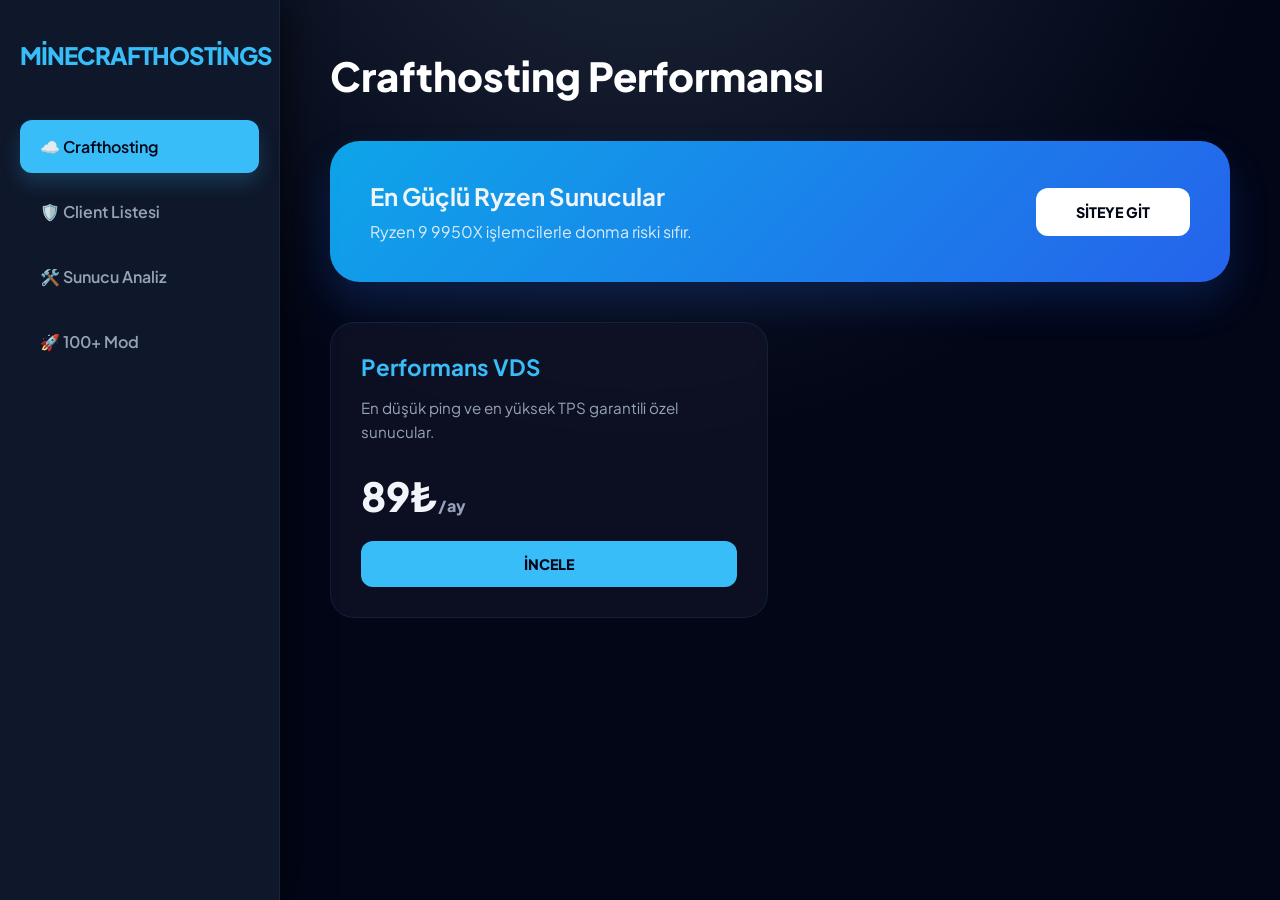
==== index.html @ e9ee92ab "Update index.html" ====
<!DOCTYPE html>
<html lang="tr">
<head>
    <meta charset="UTF-8">
    <meta name="viewport" content="width=device-width, initial-scale=1.0">
    <title>Minecrafthosting</title>
    <link href="https://fonts.googleapis.com/css2?family=Plus+Jakarta+Sans:wght@400;600;800&family=JetBrains+Mono:wght@500;800&display=swap" rel="stylesheet">
    <style>
        :root {
            --bg: #020617; 
            --sidebar: #0f172a;
            --accent: #38bdf8; 
            --glass: rgba(20, 23, 42, 0.6);
            --border: rgba(56, 189, 248, 0.1);
        }

        * { margin: 0; padding: 0; box-sizing: border-box; }
        body { 
            background: var(--bg); 
            color: #f1f5f9; 
            font-family: 'Plus Jakarta Sans', sans-serif;
            display: flex; height: 100vh; overflow: hidden;
            background-image: radial-gradient(circle at 50% -21%, #1e293b 0%, transparent 50%);
        }

        /* --- SIDEBAR --- */
        .sidebar {
            width: 280px; background: var(--sidebar);
            border-right: 1px solid var(--border);
            display: flex; flex-direction: column; padding: 40px 20px;
            box-shadow: 10px 0 34px rgba(0,0,0,0.5);
            z-index: 10;
        }

        .brand {
            font-size: 1.5rem; font-weight: 800; color: var(--accent);
            margin-bottom: 50px; text-align: center; letter-spacing: -1px;
        }

        .nav-item {
            padding: 16px 20px; margin-bottom: 12px; border-radius: 12px;
            cursor: pointer; transition: 0.3s; font-weight: 600;
            color: #94a3b8; display: flex; align-items: center; gap: 12px;
        }

        .nav-item:hover { background: rgba(56, 189, 248, 0.05); color: #fff; }
        .nav-item.active { 
            background: var(--accent); color: #020617;
            box-shadow: 0 10px 20px rgba(56, 189, 248, 0.2);
        }

        /* --- MAIN CONTENT --- */
        .main { flex: 1; overflow-y: auto; padding: 50px; scroll-behavior: smooth; }
        h1 { font-size: 2.5rem; font-weight: 800; margin-bottom: 40px; color: #fff; }

        .grid { display: grid; grid-template-columns: repeat(auto-fill, minmax(320px, 1fr)); gap: 25px; }
        
        .card { 
            background: var(--glass); border: 1px solid var(--border);
            padding: 30px; border-radius: 24px; backdrop-filter: blur(10px);
            transition: 0.3s cubic-bezier(0.4, 0, 0.2, 1);
            display: flex; flex-direction: column; justify-content: space-between;
        }
        .card:hover { border-color: var(--accent); transform: translateY(-5px); background: rgba(15, 23, 42, 0.8); }
        .card h2 { color: var(--accent); margin-bottom: 15px; font-size: 1.4rem; }
        .card p { color: #94a3b8; font-size: 0.95rem; line-height: 1.6; margin-bottom: 25px; }

        .btn { 
            display: block; padding: 14px; background: var(--accent); color: #020617;
            text-align: center; text-decoration: none; font-weight: 800; border-radius: 12px;
            font-size: 0.9rem; transition: 0.3s; cursor: pointer; border: none;
        }
        .btn:hover { filter: brightness(1.1); transform: scale(1.02); }

        .crafthost-banner {
            background: linear-gradient(135deg, #0ea5e9 0%, #2563eb 100%);
            padding: 40px; border-radius: 30px; margin-bottom: 40px;
            display: flex; justify-content: space-between; align-items: center;
            box-shadow: 0 20px 40px rgba(37, 99, 235, 0.2);
        }

        .tool-box { background: #020617; border-radius: 20px; padding: 30px; border: 1px solid var(--border); }
        .input-group { display: flex; gap: 10px; margin-bottom: 20px; }
        .input-group input { 
            flex: 1; background: #1e293b; border: 1px solid #334155; padding: 15px;
            border-radius: 12px; color: #fff; font-family: 'JetBrains Mono'; outline: none;
        }

        .mod-grid { display: grid; grid-template-columns: repeat(auto-fill, minmax(200px, 1fr)); gap: 12px; }
        .mod-item { 
            background: rgba(255,255,255,0.03); padding: 15px; border-radius: 10px;
            font-size: 0.8rem; font-weight: 600; color: #94a3b8; text-align: center;
            border: 1px solid transparent; transition: 0.2s;
        }
        .mod-item:hover { border-color: var(--accent); color: var(--accent); }

        ::-webkit-scrollbar { width: 8px; }
        ::-webkit-scrollbar-thumb { background: #1e293b; border-radius: 10px; }
    </style>
</head>
<body>

    <aside class="sidebar">
        <div class="brand">MİNECRAFTHOSTİNGS</div>
        <div class="nav-item active" onclick="tab('host', this)">☁️ Crafthosting</div>
        <div class="nav-item" onclick="tab('clients', this)">🛡️ Client Listesi</div>
        <div class="nav-item" onclick="tab('tools', this)">🛠️ Sunucu Analiz</div>
        <div class="nav-item" onclick="tab('mods', this)">🚀 100+ Mod</div>
    </aside>

    <main class="main">
        <div id="host" class="tab">
            <h1>Crafthosting Performansı</h1>
            <div class="crafthost-banner">
                <div>
                    <h2>En Güçlü Ryzen Sunucular</h2>
                    <p style="margin-top:10px; opacity: 0.9;">Ryzen 9 9950X işlemcilerle donma riski sıfır.</p>
                </div>
                <a href="https://www.crafthosting.com.tr" target="_blank" class="btn" style="background:#fff; width:auto; padding:15px 40px;">SİTEYE GİT</a>
            </div>
            <div class="grid">
                <div class="card">
                    <h2>Performans VDS</h2>
                    <p>En düşük ping ve en yüksek TPS garantili özel sunucular.</p>
                    <div style="font-size: 2.5rem; font-weight: 800; margin-bottom: 20px;">89₺<small style="font-size:1rem; color:#94a3b8">/ay</small></div>
                    <a href="https://www.crafthosting.com.tr" class="btn">İNCELE</a>
                </div>
            </div>
        </div>

        <div id="clients" class="tab" style="display:none;">
            <h1>Özel İstemciler</h1>
            <div class="grid">
                <div class="card">
                    <h2>Meteor Client</h2>
                    <p>En popüler teknik ve PvP odaklı Minecraft istemcisi.</p>
                    <a href="https://meteorclient.com/" target="_blank" class="btn">İNDİR</a>
                </div>
                <div class="card">
                    <h2>ThunderHack</h2>
                    <p>Anarchy sunucuları için özel olarak optimize edilmiş araçlar.</p>
                    <a href="https://github.com/Pan4ur/ThunderHack-Recode/releases" target="_blank" class="btn">İNDİR</a>
                </div>
                <div class="card">
                    <h2>Catlean</h2>
                    <p>Boxmining sunucuları için özel olarak tasarlanmış client.</p>
                    <a href="https://catlean.su/" target="_blank" class="btn">İNDİR</a>
                </div>
            </div>
        </div>

        <div id="tools" class="tab" style="display:none;">
            <h1>Sunucu Analiz Paneli</h1>
            <div class="tool-box">
                <div class="input-group">
                    <input type="text" id="ip" placeholder="Sunucu IP Adresi (play.example.com)">
                    <button class="btn" onclick="scan()" style="width:auto; padding:0 30px;">TARA</button>
                </div>
                <div id="res" style="font-family:'JetBrains Mono'; color:#94a3b8; line-height: 1.8;">
                    > IP girin ve tarama başlatın...
                </div>
            </div>
        </div>

        <div id="mods" class="tab" style="display:none;">
            <h1>100+ Optimize Mod</h1>
            <div class="mod-grid" id="modBox"></div>
        </div>
    </main>

    <script>
        // Tab Geçiş Fonksiyonu
        function tab(id, el) {
            document.querySelectorAll('.tab').forEach(t => t.style.display = 'none');
            document.querySelectorAll('.nav-item').forEach(n => n.classList.remove('active'));
            document.getElementById(id).style.display = 'block';
            el.classList.add('active');
        }

        // Sahte Tarama Fonksiyonu
        function scan() {
            const ip = document.getElementById('ip').value;
            const res = document.getElementById('res');
            if(!ip) {
                res.innerHTML = "<span style='color:#ef4444'>> Hata: Lütfen bir IP adresi girin!</span>";
                return;
            }
            res.innerHTML = "> Veriler çekiliyor...<br>> Portlar analiz ediliyor...";
            setTimeout(() => {
                res.innerHTML = `
                    <span style="color:var(--accent)">> DURUM: ÇALIŞIYOR</span><br>
                    > SUNUCU: ${ip}<br>
                    > OYUNCULAR: ${Math.floor(Math.random()*500)}/1000<br>
                    > GECİKME: ${Math.floor(Math.random()*40)}ms<br>
                    > LOKASYON: Türkiye / İstanbul
                `;
            }, 1000);
        }

        // 100 Modu Doldur - Yazım hataları düzeltildi
        const names = ["Sodium", "Lithium", "Krypton", "ArmorStatues", "Iris", "Starlight", "FerriteCore", "Indium", "VulkanMod", "Sodium Extra", "Embeddium"];
        const box = document.getElementById('modBox');
        
        let content = "";
        for(let i=1; i<=100; i++) {
            const modName = names[i % names.length];
            content += `<div class="mod-item">${modName} v${(i/10 + 1).toFixed(1)}</div>`;
        }
        box.innerHTML = content;
    </script>
</body>
</html>
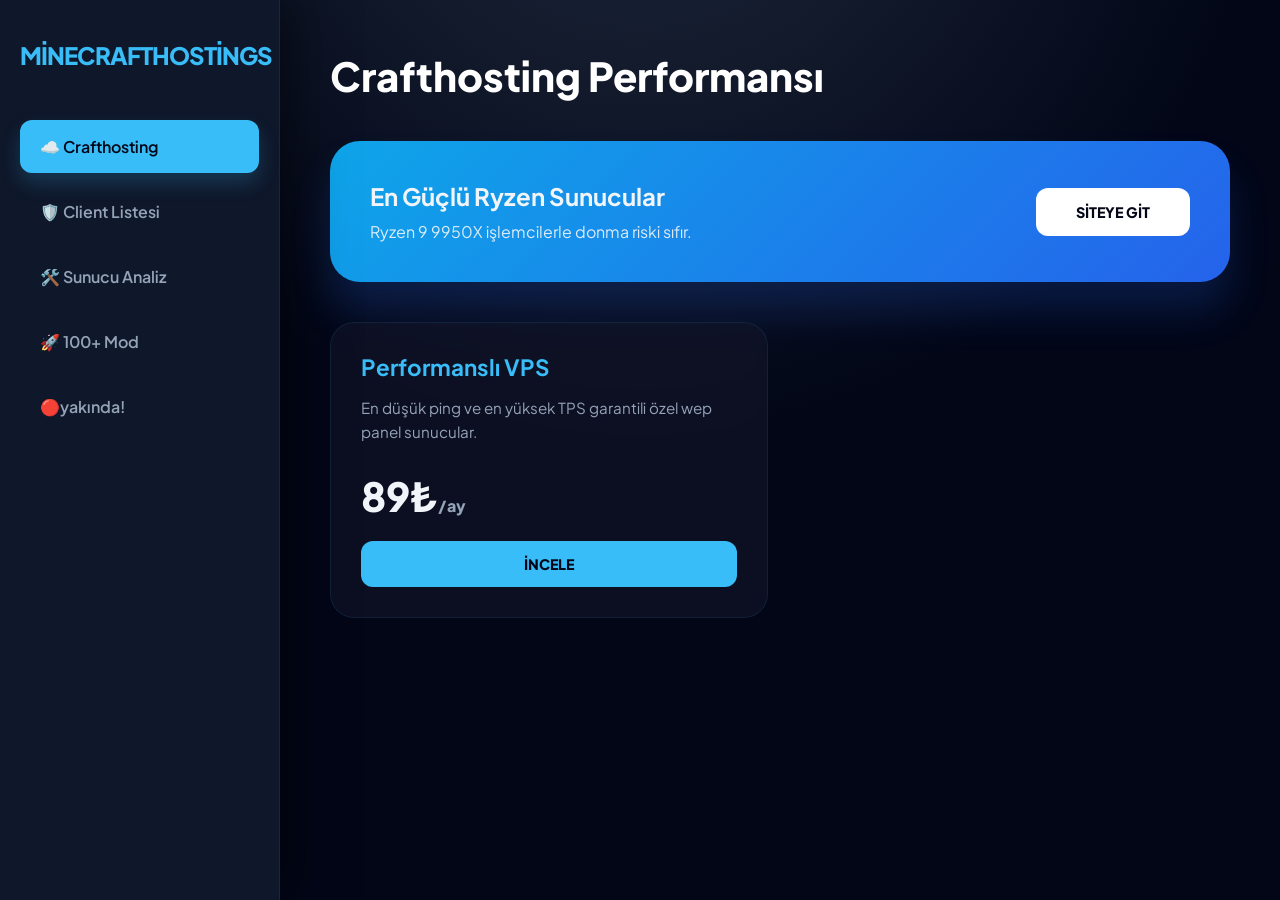
==== commit 26aafcaf: "Update index.html" ====
--- a/index.html
+++ b/index.html
@@ -28,7 +28,7 @@
             width: 280px; background: var(--sidebar);
             border-right: 1px solid var(--border);
             display: flex; flex-direction: column; padding: 40px 20px;
-            box-shadow: 10px 0 34px rgba(0,0,0,0.5);
+            box-shadow: 10px 0 50px rgba(0,0,0,0.5);
             z-index: 10;
         }
 
@@ -76,7 +76,7 @@
             background: linear-gradient(135deg, #0ea5e9 0%, #2563eb 100%);
             padding: 40px; border-radius: 30px; margin-bottom: 40px;
             display: flex; justify-content: space-between; align-items: center;
-            box-shadow: 0 20px 40px rgba(37, 99, 235, 0.2);
+            box-shadow: 0 30px 40px rgba(37, 99, 235, 0.2);
         }
 
         .tool-box { background: #020617; border-radius: 20px; padding: 30px; border: 1px solid var(--border); }
@@ -106,6 +106,7 @@
         <div class="nav-item" onclick="tab('clients', this)">🛡️ Client Listesi</div>
         <div class="nav-item" onclick="tab('tools', this)">🛠️ Sunucu Analiz</div>
         <div class="nav-item" onclick="tab('mods', this)">🚀 100+ Mod</div>
+        <div class="nav-item" onclick="tab('mods', this)">🔴yakında!</div>
     </aside>
 
     <main class="main">
@@ -120,8 +121,8 @@
             </div>
             <div class="grid">
                 <div class="card">
-                    <h2>Performans VDS</h2>
-                    <p>En düşük ping ve en yüksek TPS garantili özel sunucular.</p>
+                    <h2>Performanslı VPS</h2>
+                    <p>En düşük ping ve en yüksek TPS garantili özel wep panel sunucular.</p>
                     <div style="font-size: 2.5rem; font-weight: 800; margin-bottom: 20px;">89₺<small style="font-size:1rem; color:#94a3b8">/ay</small></div>
                     <a href="https://www.crafthosting.com.tr" class="btn">İNCELE</a>
                 </div>
@@ -132,17 +133,17 @@
             <h1>Özel İstemciler</h1>
             <div class="grid">
                 <div class="card">
-                    <h2>Meteor Client</h2>
+                    <h3>Meteor Client</3>
                     <p>En popüler teknik ve PvP odaklı Minecraft istemcisi.</p>
                     <a href="https://meteorclient.com/" target="_blank" class="btn">İNDİR</a>
                 </div>
                 <div class="card">
-                    <h2>ThunderHack</h2>
+                    <h3>ThunderHack</h3>
                     <p>Anarchy sunucuları için özel olarak optimize edilmiş araçlar.</p>
                     <a href="https://github.com/Pan4ur/ThunderHack-Recode/releases" target="_blank" class="btn">İNDİR</a>
                 </div>
                 <div class="card">
-                    <h2>Catlean</h2>
+                    <h3>Catlean</h3>
                     <p>Boxmining sunucuları için özel olarak tasarlanmış client.</p>
                     <a href="https://catlean.su/" target="_blank" class="btn">İNDİR</a>
                 </div>
@@ -192,7 +193,7 @@
                     > SUNUCU: ${ip}<br>
                     > OYUNCULAR: ${Math.floor(Math.random()*500)}/1000<br>
                     > GECİKME: ${Math.floor(Math.random()*40)}ms<br>
-                    > LOKASYON: Türkiye / İstanbul
+                    > LOKASYON: Yakında / Fix
                 `;
             }, 1000);
         }
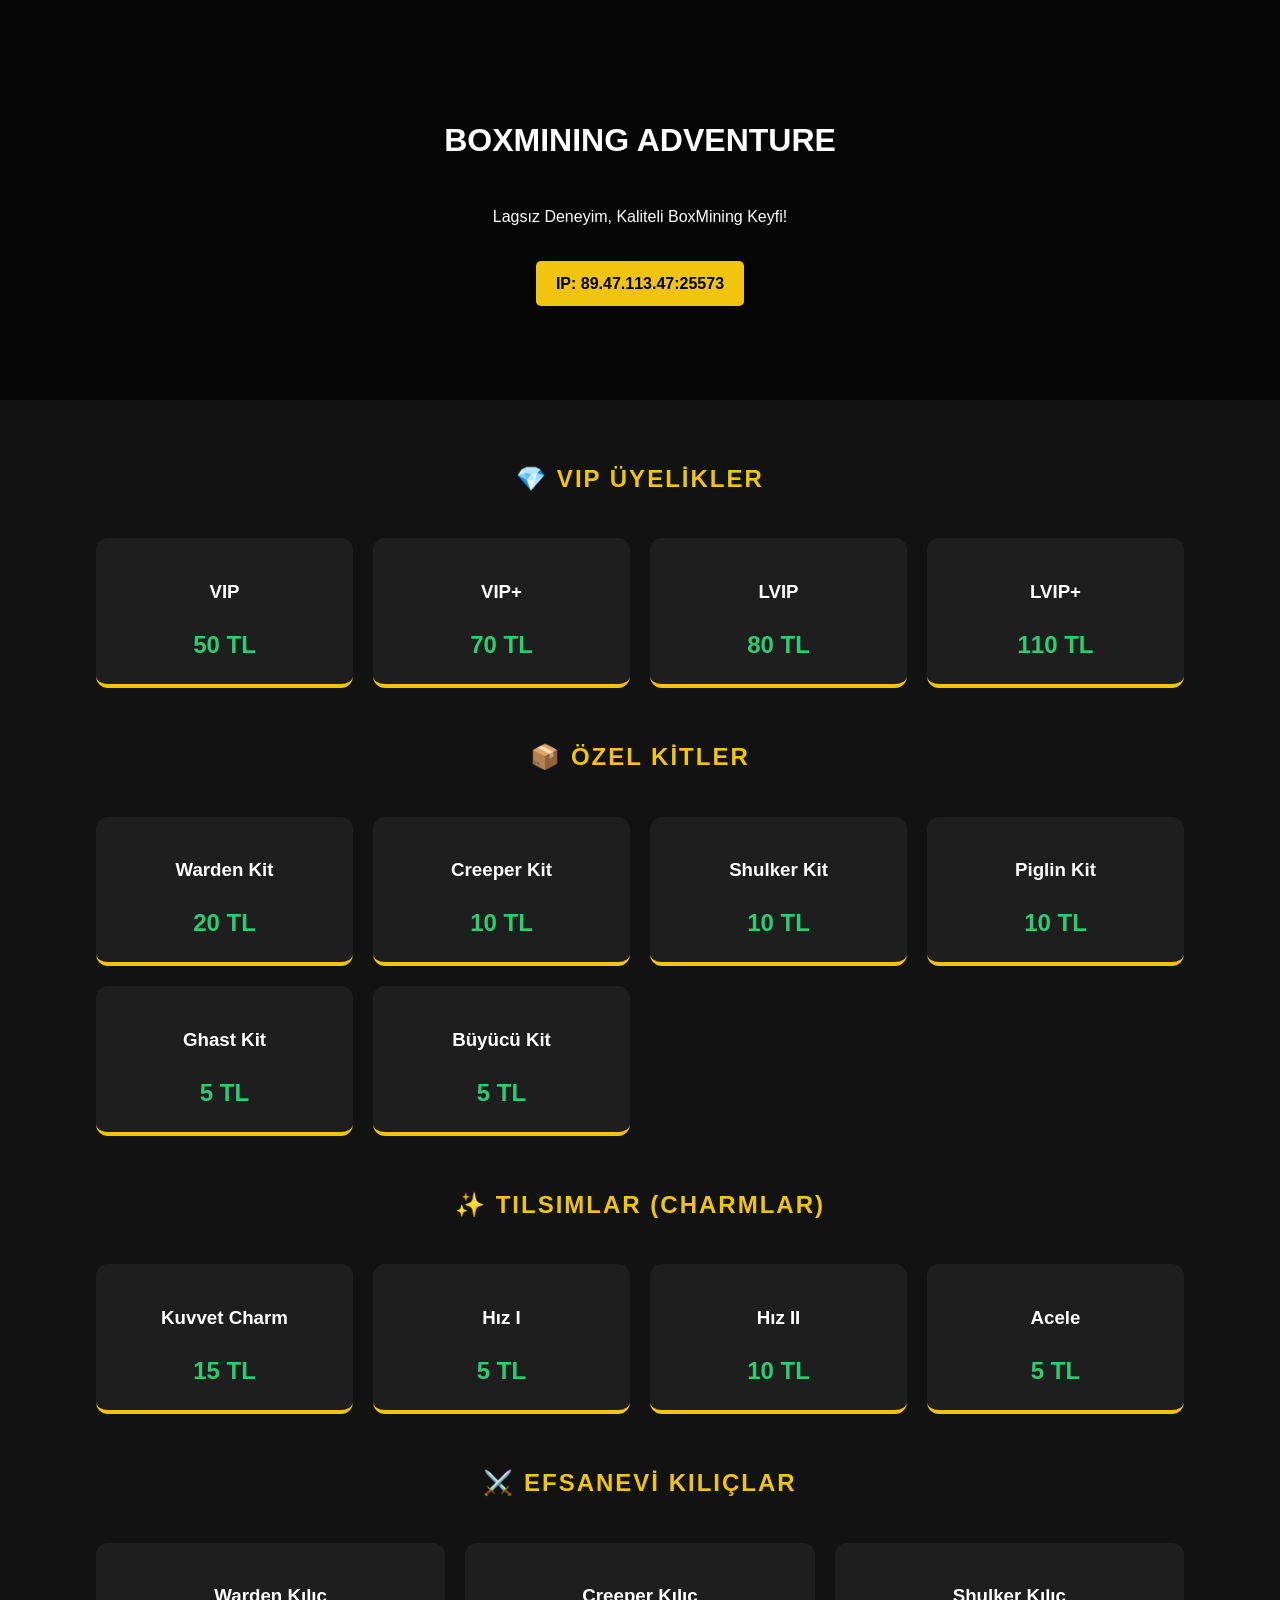
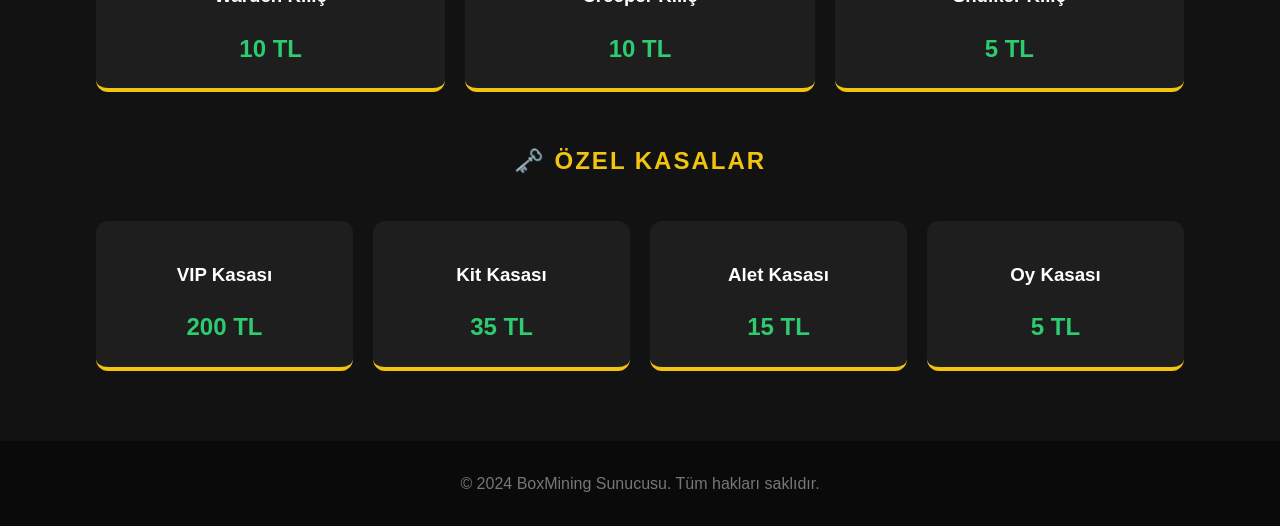
==== commit bcbf9f1a: "Update index.html" ====
--- a/index.html
+++ b/index.html
@@ -3,211 +3,151 @@
 <head>
     <meta charset="UTF-8">
     <meta name="viewport" content="width=device-width, initial-scale=1.0">
-    <title>Minecrafthosting</title>
-    <link href="https://fonts.googleapis.com/css2?family=Plus+Jakarta+Sans:wght@400;600;800&family=JetBrains+Mono:wght@500;800&display=swap" rel="stylesheet">
+    <title>BoxMining Sunucusu | Sınırları Zorla</title>
+    <link rel="stylesheet" href="https://cloudflare.com">
     <style>
         :root {
-            --bg: #020617; 
-            --sidebar: #0f172a;
-            --accent: #38bdf8; 
-            --glass: rgba(20, 23, 42, 0.6);
-            --border: rgba(56, 189, 248, 0.1);
+            --primary: #f1c40f;
+            --secondary: #e67e22;
+            --dark: #121212;
+            --card-bg: #1e1e1e;
+            --text: #ffffff;
         }
 
-        * { margin: 0; padding: 0; box-sizing: border-box; }
-        body { 
-            background: var(--bg); 
-            color: #f1f5f9; 
-            font-family: 'Plus Jakarta Sans', sans-serif;
-            display: flex; height: 100vh; overflow: hidden;
-            background-image: radial-gradient(circle at 50% -21%, #1e293b 0%, transparent 50%);
+        body {
+            font-family: 'Segoe UI', Tahoma, Geneva, Verdana, sans-serif;
+            background-color: var(--dark);
+            color: var(--text);
+            margin: 0;
+            line-height: 1.6;
         }
 
-        /* --- SIDEBAR --- */
-        .sidebar {
-            width: 280px; background: var(--sidebar);
-            border-right: 1px solid var(--border);
-            display: flex; flex-direction: column; padding: 40px 20px;
-            box-shadow: 10px 0 50px rgba(0,0,0,0.5);
-            z-index: 10;
+        header {
+            background: linear-gradient(rgba(0,0,0,0.7), rgba(0,0,0,0.7)), url('https://unsplash.com') center/cover;
+            height: 400px;
+            display: flex;
+            flex-direction: column;
+            justify-content: center;
+            align-items: center;
+            text-align: center;
+            animation: fadeIn 1.5s ease-in;
         }
 
-        .brand {
-            font-size: 1.5rem; font-weight: 800; color: var(--accent);
-            margin-bottom: 50px; text-align: center; letter-spacing: -1px;
+        .container { width: 85%; margin: auto; padding: 20px; }
+
+        .ip-box {
+            background: var(--primary);
+            color: #000;
+            padding: 10px 20px;
+            border-radius: 5px;
+            font-weight: bold;
+            cursor: pointer;
+            margin-top: 15px;
+            transition: 0.3s;
         }
 
-        .nav-item {
-            padding: 16px 20px; margin-bottom: 12px; border-radius: 12px;
-            cursor: pointer; transition: 0.3s; font-weight: 600;
-            color: #94a3b8; display: flex; align-items: center; gap: 12px;
+        .ip-box:hover { transform: scale(1.05); background: var(--secondary); }
+
+        .section-title {
+            text-align: center;
+            margin: 40px 0;
+            color: var(--primary);
+            text-transform: uppercase;
+            letter-spacing: 2px;
         }
 
-        .nav-item:hover { background: rgba(56, 189, 248, 0.05); color: #fff; }
-        .nav-item.active { 
-            background: var(--accent); color: #020617;
-            box-shadow: 0 10px 20px rgba(56, 189, 248, 0.2);
+        .grid {
+            display: grid;
+            grid-template-columns: repeat(auto-fit, minmax(220px, 1fr));
+            gap: 20px;
+            margin-bottom: 50px;
         }
 
-        /* --- MAIN CONTENT --- */
-        .main { flex: 1; overflow-y: auto; padding: 50px; scroll-behavior: smooth; }
-        h1 { font-size: 2.5rem; font-weight: 800; margin-bottom: 40px; color: #fff; }
-
-        .grid { display: grid; grid-template-columns: repeat(auto-fill, minmax(320px, 1fr)); gap: 25px; }
-        
-        .card { 
-            background: var(--glass); border: 1px solid var(--border);
-            padding: 30px; border-radius: 24px; backdrop-filter: blur(10px);
-            transition: 0.3s cubic-bezier(0.4, 0, 0.2, 1);
-            display: flex; flex-direction: column; justify-content: space-between;
-        }
-        .card:hover { border-color: var(--accent); transform: translateY(-5px); background: rgba(15, 23, 42, 0.8); }
-        .card h2 { color: var(--accent); margin-bottom: 15px; font-size: 1.4rem; }
-        .card p { color: #94a3b8; font-size: 0.95rem; line-height: 1.6; margin-bottom: 25px; }
-
-        .btn { 
-            display: block; padding: 14px; background: var(--accent); color: #020617;
-            text-align: center; text-decoration: none; font-weight: 800; border-radius: 12px;
-            font-size: 0.9rem; transition: 0.3s; cursor: pointer; border: none;
-        }
-        .btn:hover { filter: brightness(1.1); transform: scale(1.02); }
-
-        .crafthost-banner {
-            background: linear-gradient(135deg, #0ea5e9 0%, #2563eb 100%);
-            padding: 40px; border-radius: 30px; margin-bottom: 40px;
-            display: flex; justify-content: space-between; align-items: center;
-            box-shadow: 0 30px 40px rgba(37, 99, 235, 0.2);
+        .card {
+            background: var(--card-bg);
+            padding: 20px;
+            border-radius: 12px;
+            text-align: center;
+            border-bottom: 4px solid var(--primary);
+            transition: 0.3s;
+            animation: slideUp 0.8s ease-out;
         }
 
-        .tool-box { background: #020617; border-radius: 20px; padding: 30px; border: 1px solid var(--border); }
-        .input-group { display: flex; gap: 10px; margin-bottom: 20px; }
-        .input-group input { 
-            flex: 1; background: #1e293b; border: 1px solid #334155; padding: 15px;
-            border-radius: 12px; color: #fff; font-family: 'JetBrains Mono'; outline: none;
-        }
+        .card:hover { transform: translateY(-10px); background: #252525; }
 
-        .mod-grid { display: grid; grid-template-columns: repeat(auto-fill, minmax(200px, 1fr)); gap: 12px; }
-        .mod-item { 
-            background: rgba(255,255,255,0.03); padding: 15px; border-radius: 10px;
-            font-size: 0.8rem; font-weight: 600; color: #94a3b8; text-align: center;
-            border: 1px solid transparent; transition: 0.2s;
-        }
-        .mod-item:hover { border-color: var(--accent); color: var(--accent); }
+        .price { font-size: 1.5rem; color: #2ecc71; font-weight: bold; margin-top: 10px; }
 
-        ::-webkit-scrollbar { width: 8px; }
-        ::-webkit-scrollbar-thumb { background: #1e293b; border-radius: 10px; }
+        footer { text-align: center; padding: 30px; background: #0a0a0a; color: #777; }
+
+        @keyframes fadeIn { from { opacity: 0; } to { opacity: 1; } }
+        @keyframes slideUp { from { transform: translateY(30px); opacity: 0; } to { transform: translateY(0); opacity: 1; } }
     </style>
 </head>
 <body>
 
-    <aside class="sidebar">
-        <div class="brand">MİNECRAFTHOSTİNGS</div>
-        <div class="nav-item active" onclick="tab('host', this)">☁️ Crafthosting</div>
-        <div class="nav-item" onclick="tab('clients', this)">🛡️ Client Listesi</div>
-        <div class="nav-item" onclick="tab('tools', this)">🛠️ Sunucu Analiz</div>
-        <div class="nav-item" onclick="tab('mods', this)">🚀 100+ Mod</div>
-        <div class="nav-item" onclick="tab('mods', this)">🔴yakında!</div>
-    </aside>
+<header>
+    <h1>BOXMINING ADVENTURE</h1>
+    <p>Lagsız Deneyim, Kaliteli BoxMining Keyfi!</p>
+    <div class="ip-box" onclick="copyIP()">
+        <i class="fas fa-copy"></i> IP: 89.47.113.47:25573
+    </div>
+</header>
 
-    <main class="main">
-        <div id="host" class="tab">
-            <h1>Crafthosting Performansı</h1>
-            <div class="crafthost-banner">
-                <div>
-                    <h2>En Güçlü Ryzen Sunucular</h2>
-                    <p style="margin-top:10px; opacity: 0.9;">Ryzen 9 9950X işlemcilerle donma riski sıfır.</p>
-                </div>
-                <a href="https://www.crafthosting.com.tr" target="_blank" class="btn" style="background:#fff; width:auto; padding:15px 40px;">SİTEYE GİT</a>
-            </div>
-            <div class="grid">
-                <div class="card">
-                    <h2>Performanslı VPS</h2>
-                    <p>En düşük ping ve en yüksek TPS garantili özel wep panel sunucular.</p>
-                    <div style="font-size: 2.5rem; font-weight: 800; margin-bottom: 20px;">89₺<small style="font-size:1rem; color:#94a3b8">/ay</small></div>
-                    <a href="https://www.crafthosting.com.tr" class="btn">İNCELE</a>
-                </div>
-            </div>
-        </div>
+<div class="container">
+    
+    <h2 class="section-title">💎 VIP Üyelikler</h2>
+    <div class="grid">
+        <div class="card"><h3>VIP</h3><div class="price">50 TL</div></div>
+        <div class="card"><h3>VIP+</h3><div class="price">70 TL</div></div>
+        <div class="card"><h3>LVIP</h3><div class="price">80 TL</div></div>
+        <div class="card"><h3>LVIP+</h3><div class="price">110 TL</div></div>
+    </div>
 
-        <div id="clients" class="tab" style="display:none;">
-            <h1>Özel İstemciler</h1>
-            <div class="grid">
-                <div class="card">
-                    <h3>Meteor Client</3>
-                    <p>En popüler teknik ve PvP odaklı Minecraft istemcisi.</p>
-                    <a href="https://meteorclient.com/" target="_blank" class="btn">İNDİR</a>
-                </div>
-                <div class="card">
-                    <h3>ThunderHack</h3>
-                    <p>Anarchy sunucuları için özel olarak optimize edilmiş araçlar.</p>
-                    <a href="https://github.com/Pan4ur/ThunderHack-Recode/releases" target="_blank" class="btn">İNDİR</a>
-                </div>
-                <div class="card">
-                    <h3>Catlean</h3>
-                    <p>Boxmining sunucuları için özel olarak tasarlanmış client.</p>
-                    <a href="https://catlean.su/" target="_blank" class="btn">İNDİR</a>
-                </div>
-            </div>
-        </div>
+    <h2 class="section-title">📦 Özel Kitler</h2>
+    <div class="grid">
+        <div class="card"><h3>Warden Kit</h3><div class="price">20 TL</div></div>
+        <div class="card"><h3>Creeper Kit</h3><div class="price">10 TL</div></div>
+        <div class="card"><h3>Shulker Kit</h3><div class="price">10 TL</div></div>
+        <div class="card"><h3>Piglin Kit</h3><div class="price">10 TL</div></div>
+        <div class="card"><h3>Ghast Kit</h3><div class="price">5 TL</div></div>
+        <div class="card"><h3>Büyücü Kit</h3><div class="price">5 TL</div></div>
+    </div>
 
-        <div id="tools" class="tab" style="display:none;">
-            <h1>Sunucu Analiz Paneli</h1>
-            <div class="tool-box">
-                <div class="input-group">
-                    <input type="text" id="ip" placeholder="Sunucu IP Adresi (play.example.com)">
-                    <button class="btn" onclick="scan()" style="width:auto; padding:0 30px;">TARA</button>
-                </div>
-                <div id="res" style="font-family:'JetBrains Mono'; color:#94a3b8; line-height: 1.8;">
-                    > IP girin ve tarama başlatın...
-                </div>
-            </div>
-        </div>
+    <h2 class="section-title">✨ Tılsımlar (Charmlar)</h2>
+    <div class="grid">
+        <div class="card"><h3>Kuvvet Charm</h3><div class="price">15 TL</div></div>
+        <div class="card"><h3>Hız I</h3><div class="price">5 TL</div></div>
+        <div class="card"><h3>Hız II</h3><div class="price">10 TL</div></div>
+        <div class="card"><h3>Acele</h3><div class="price">5 TL</div></div>
+    </div>
 
-        <div id="mods" class="tab" style="display:none;">
-            <h1>100+ Optimize Mod</h1>
-            <div class="mod-grid" id="modBox"></div>
-        </div>
-    </main>
+    <h2 class="section-title">⚔️ Efsanevi Kılıçlar</h2>
+    <div class="grid">
+        <div class="card"><h3>Warden Kılıç</h3><div class="price">10 TL</div></div>
+        <div class="card"><h3>Creeper Kılıç</h3><div class="price">10 TL</div></div>
+        <div class="card"><h3>Shulker Kılıç</h3><div class="price">5 TL</div></div>
+    </div>
 
-    <script>
-        // Tab Geçiş Fonksiyonu
-        function tab(id, el) {
-            document.querySelectorAll('.tab').forEach(t => t.style.display = 'none');
-            document.querySelectorAll('.nav-item').forEach(n => n.classList.remove('active'));
-            document.getElementById(id).style.display = 'block';
-            el.classList.add('active');
-        }
+    <h2 class="section-title">🗝️ Özel Kasalar</h2>
+    <div class="grid">
+        <div class="card"><h3>VIP Kasası</h3><div class="price">200 TL</div></div>
+        <div class="card"><h3>Kit Kasası</h3><div class="price">35 TL</div></div>
+        <div class="card"><h3>Alet Kasası</h3><div class="price">15 TL</div></div>
+        <div class="card"><h3>Oy Kasası</h3><div class="price">5 TL</div></div>
+    </div>
 
-        // Sahte Tarama Fonksiyonu
-        function scan() {
-            const ip = document.getElementById('ip').value;
-            const res = document.getElementById('res');
-            if(!ip) {
-                res.innerHTML = "<span style='color:#ef4444'>> Hata: Lütfen bir IP adresi girin!</span>";
-                return;
-            }
-            res.innerHTML = "> Veriler çekiliyor...<br>> Portlar analiz ediliyor...";
-            setTimeout(() => {
-                res.innerHTML = `
-                    <span style="color:var(--accent)">> DURUM: ÇALIŞIYOR</span><br>
-                    > SUNUCU: ${ip}<br>
-                    > OYUNCULAR: ${Math.floor(Math.random()*500)}/1000<br>
-                    > GECİKME: ${Math.floor(Math.random()*40)}ms<br>
-                    > LOKASYON: Yakında / Fix
-                `;
-            }, 1000);
-        }
+</div>
 
-        // 100 Modu Doldur - Yazım hataları düzeltildi
-        const names = ["Sodium", "Lithium", "Krypton", "ArmorStatues", "Iris", "Starlight", "FerriteCore", "Indium", "VulkanMod", "Sodium Extra", "Embeddium"];
-        const box = document.getElementById('modBox');
-        
-        let content = "";
-        for(let i=1; i<=100; i++) {
-            const modName = names[i % names.length];
-            content += `<div class="mod-item">${modName} v${(i/10 + 1).toFixed(1)}</div>`;
-        }
-        box.innerHTML = content;
-    </script>
+<footer>
+    &copy; 2024 BoxMining Sunucusu. Tüm hakları saklıdır.
+</footer>
+
+<script>
+    function copyIP() {
+        navigator.clipboard.writeText("89.47.113.47:25573");
+        alert("IP Adresi Kopyalandı! Sunucuya Bekliyoruz.");
+    }
+</script>
+
 </body>
 </html>
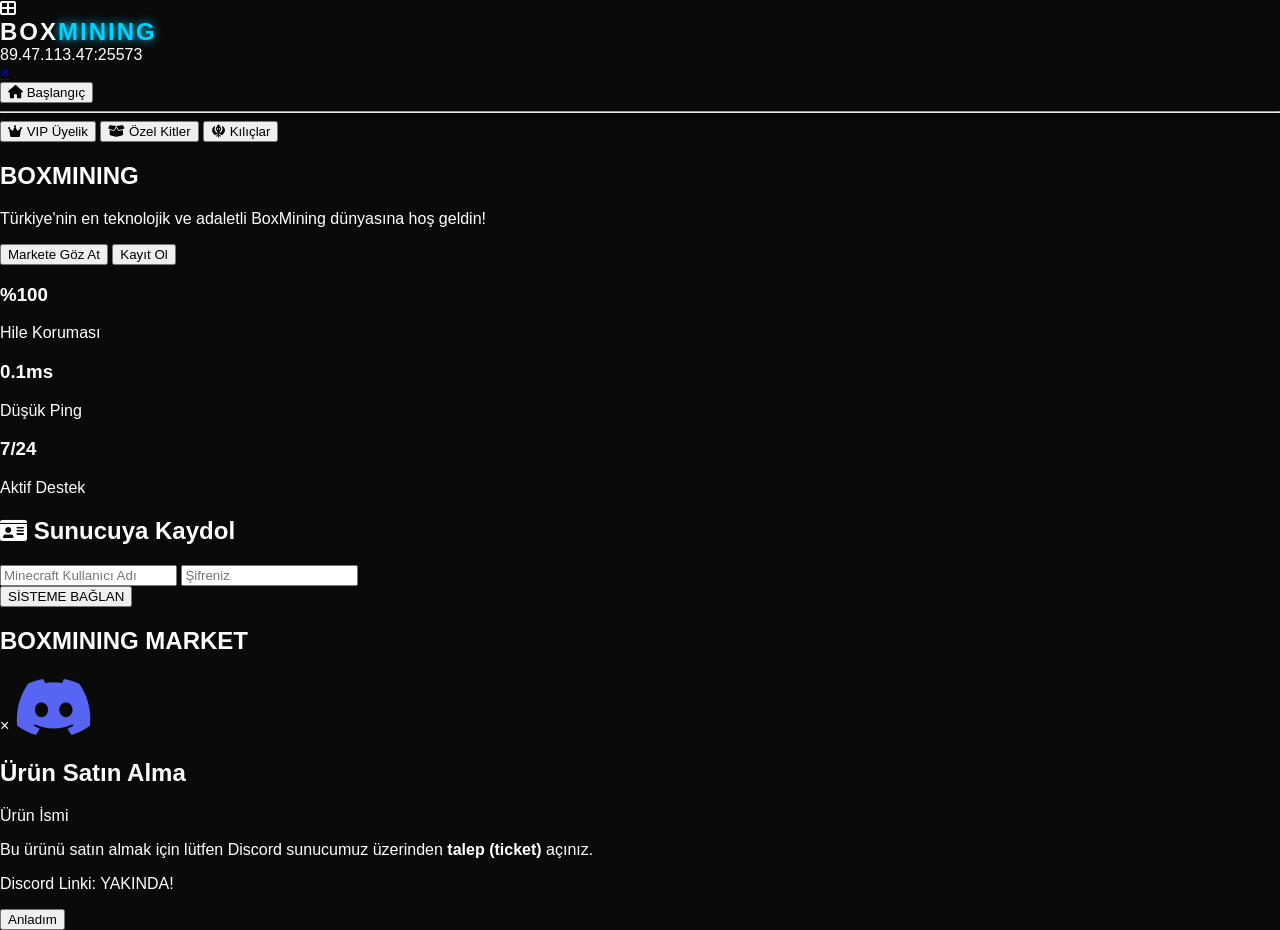
==== commit bb0c4cb5: "Update index.html" ====
--- a/index.html
+++ b/index.html
@@ -3,151 +3,94 @@
 <head>
     <meta charset="UTF-8">
     <meta name="viewport" content="width=device-width, initial-scale=1.0">
-    <title>BoxMining Sunucusu | Sınırları Zorla</title>
-    <link rel="stylesheet" href="https://cloudflare.com">
-    <style>
-        :root {
-            --primary: #f1c40f;
-            --secondary: #e67e22;
-            --dark: #121212;
-            --card-bg: #1e1e1e;
-            --text: #ffffff;
-        }
-
-        body {
-            font-family: 'Segoe UI', Tahoma, Geneva, Verdana, sans-serif;
-            background-color: var(--dark);
-            color: var(--text);
-            margin: 0;
-            line-height: 1.6;
-        }
-
-        header {
-            background: linear-gradient(rgba(0,0,0,0.7), rgba(0,0,0,0.7)), url('https://unsplash.com') center/cover;
-            height: 400px;
-            display: flex;
-            flex-direction: column;
-            justify-content: center;
-            align-items: center;
-            text-align: center;
-            animation: fadeIn 1.5s ease-in;
-        }
-
-        .container { width: 85%; margin: auto; padding: 20px; }
-
-        .ip-box {
-            background: var(--primary);
-            color: #000;
-            padding: 10px 20px;
-            border-radius: 5px;
-            font-weight: bold;
-            cursor: pointer;
-            margin-top: 15px;
-            transition: 0.3s;
-        }
-
-        .ip-box:hover { transform: scale(1.05); background: var(--secondary); }
-
-        .section-title {
-            text-align: center;
-            margin: 40px 0;
-            color: var(--primary);
-            text-transform: uppercase;
-            letter-spacing: 2px;
-        }
-
-        .grid {
-            display: grid;
-            grid-template-columns: repeat(auto-fit, minmax(220px, 1fr));
-            gap: 20px;
-            margin-bottom: 50px;
-        }
-
-        .card {
-            background: var(--card-bg);
-            padding: 20px;
-            border-radius: 12px;
-            text-align: center;
-            border-bottom: 4px solid var(--primary);
-            transition: 0.3s;
-            animation: slideUp 0.8s ease-out;
-        }
-
-        .card:hover { transform: translateY(-10px); background: #252525; }
-
-        .price { font-size: 1.5rem; color: #2ecc71; font-weight: bold; margin-top: 10px; }
-
-        footer { text-align: center; padding: 30px; background: #0a0a0a; color: #777; }
-
-        @keyframes fadeIn { from { opacity: 0; } to { opacity: 1; } }
-        @keyframes slideUp { from { transform: translateY(30px); opacity: 0; } to { transform: translateY(0); opacity: 1; } }
-    </style>
+    <title>TriggerBabaa | BoxMining Elite</title>
+    <link rel="stylesheet" href="style.css">
+    <link rel="stylesheet" href="https://cdnjs.cloudflare.com/ajax/libs/font-awesome/6.0.0/css/all.min.css">
+    <link href="https://fonts.googleapis.com/css2?family=Montserrat:wght@400;700;900&family=Rajdhani:wght@500;700&display=swap" rel="stylesheet">
 </head>
 <body>
 
-<header>
-    <h1>BOXMINING ADVENTURE</h1>
-    <p>Lagsız Deneyim, Kaliteli BoxMining Keyfi!</p>
-    <div class="ip-box" onclick="copyIP()">
-        <i class="fas fa-copy"></i> IP: 89.47.113.47:25573
-    </div>
-</header>
+    <!-- Arka Plan Görseli/Katmanı -->
+    <div class="main-bg"></div>
 
-<div class="container">
-    
-    <h2 class="section-title">💎 VIP Üyelikler</h2>
-    <div class="grid">
-        <div class="card"><h3>VIP</h3><div class="price">50 TL</div></div>
-        <div class="card"><h3>VIP+</h3><div class="price">70 TL</div></div>
-        <div class="card"><h3>LVIP</h3><div class="price">80 TL</div></div>
-        <div class="card"><h3>LVIP+</h3><div class="price">110 TL</div></div>
+    <!-- Üst Menü -->
+    <header>
+        <div class="nav-container">
+            <div class="menu-trigger" onclick="openNav()"><i class="fas fa-th-large"></i></div>
+            <div class="logo">BOX<span>MINING</span></div>
+            <div class="online-status">
+                <span class="dot"></span> 89.47.113.47:25573
+            </div>
+        </div>
+    </header>
+
+    <!-- Yan Panel -->
+    <div id="mySidenav" class="sidenav">
+        <a href="javascript:void(0)" class="closebtn" onclick="closeNav()">&times;</a>
+        <div class="side-links">
+            <button onclick="changePage('home')"><i class="fas fa-home"></i> Başlangıç</button>
+            <hr>
+            <button onclick="changePage('market', 'vips')"><i class="fas fa-crown"></i> VIP Üyelik</button>
+            <button onclick="changePage('market', 'kits')"><i class="fas fa-box-open"></i> Özel Kitler</button>
+            <button onclick="changePage('market', 'swords')"><i class="fas fa-khanda"></i> Kılıçlar</button>
+        </div>
     </div>
 
-    <h2 class="section-title">📦 Özel Kitler</h2>
-    <div class="grid">
-        <div class="card"><h3>Warden Kit</h3><div class="price">20 TL</div></div>
-        <div class="card"><h3>Creeper Kit</h3><div class="price">10 TL</div></div>
-        <div class="card"><h3>Shulker Kit</h3><div class="price">10 TL</div></div>
-        <div class="card"><h3>Piglin Kit</h3><div class="price">10 TL</div></div>
-        <div class="card"><h3>Ghast Kit</h3><div class="price">5 TL</div></div>
-        <div class="card"><h3>Büyücü Kit</h3><div class="price">5 TL</div></div>
+    <!-- İçerik Alanı -->
+    <main id="content">
+        <!-- Anasayfa Bölümü -->
+        <section id="home" class="page active">
+            <div class="hero-section">
+                <h1 class="glitch" data-text="BOXMINING">BOXMINING</h1>
+                <p>Türkiye'nin en teknolojik ve adaletli BoxMining dünyasına hoş geldin!</p>
+                <div class="hero-btns">
+                    <button class="btn-main" onclick="changePage('market', 'vips')">Markete Göz At</button>
+                    <button class="btn-sub" onclick="scrollToRegister()">Kayıt Ol</button>
+                </div>
+            </div>
+
+            <div class="stats-grid">
+                <div class="stat-card"><h3>%100</h3><p>Hile Koruması</p></div>
+                <div class="stat-card"><h3>0.1ms</h3><p>Düşük Ping</p></div>
+                <div class="stat-card"><h3>7/24</h3><p>Aktif Destek</p></div>
+            </div>
+
+            <div class="register-area" id="register">
+                <div class="glass-box">
+                    <h2><i class="fas fa-id-card"></i> Sunucuya Kaydol</h2>
+                    <div class="input-row">
+                        <input type="text" id="username" placeholder="Minecraft Kullanıcı Adı">
+                        <input type="password" id="password" placeholder="Şifreniz">
+                    </div>
+                    <button class="btn-submit">SİSTEME BAĞLAN</button>
+                </div>
+            </div>
+        </section>
+
+        <!-- Market Bölümü -->
+        <section id="market" class="page">
+            <h2 class="section-title">BOXMINING <span id="cat-label">MARKET</span></h2>
+            <div id="product-grid" class="product-grid">
+                <!-- Ürünler Buraya Gelecek -->
+            </div>
+        </section>
+    </main>
+
+    <!-- SATIN ALMA MODAL (POPUP) -->
+    <div id="buyModal" class="modal">
+        <div class="modal-content">
+            <span class="close-modal" onclick="closeModal()">&times;</span>
+            <i class="fab fa-discord fa-4x" style="color: #5865F2;"></i>
+            <h2>Ürün Satın Alma</h2>
+            <p id="modal-item-name">Ürün İsmi</p>
+            <div class="alert-box">
+                Bu ürünü satın almak için lütfen Discord sunucumuz üzerinden <strong>talep (ticket)</strong> açınız.
+            </div>
+            <p class="dc-link">Discord Linki: <span>YAKINDA!</span></p>
+            <button class="btn-submit" onclick="closeModal()">Anladım</button>
+        </div>
     </div>
 
-    <h2 class="section-title">✨ Tılsımlar (Charmlar)</h2>
-    <div class="grid">
-        <div class="card"><h3>Kuvvet Charm</h3><div class="price">15 TL</div></div>
-        <div class="card"><h3>Hız I</h3><div class="price">5 TL</div></div>
-        <div class="card"><h3>Hız II</h3><div class="price">10 TL</div></div>
-        <div class="card"><h3>Acele</h3><div class="price">5 TL</div></div>
-    </div>
-
-    <h2 class="section-title">⚔️ Efsanevi Kılıçlar</h2>
-    <div class="grid">
-        <div class="card"><h3>Warden Kılıç</h3><div class="price">10 TL</div></div>
-        <div class="card"><h3>Creeper Kılıç</h3><div class="price">10 TL</div></div>
-        <div class="card"><h3>Shulker Kılıç</h3><div class="price">5 TL</div></div>
-    </div>
-
-    <h2 class="section-title">🗝️ Özel Kasalar</h2>
-    <div class="grid">
-        <div class="card"><h3>VIP Kasası</h3><div class="price">200 TL</div></div>
-        <div class="card"><h3>Kit Kasası</h3><div class="price">35 TL</div></div>
-        <div class="card"><h3>Alet Kasası</h3><div class="price">15 TL</div></div>
-        <div class="card"><h3>Oy Kasası</h3><div class="price">5 TL</div></div>
-    </div>
-
-</div>
-
-<footer>
-    &copy; 2024 BoxMining Sunucusu. Tüm hakları saklıdır.
-</footer>
-
-<script>
-    function copyIP() {
-        navigator.clipboard.writeText("89.47.113.47:25573");
-        alert("IP Adresi Kopyalandı! Sunucuya Bekliyoruz.");
-    }
-</script>
-
+    <script src="script.js"></script>
 </body>
 </html>
--- a/style.css
+++ b/style.css
@@ -0,0 +1,115 @@
+:root {
+    --primary: #00d2ff;
+    --accent: #9d00ff;
+    --glass: rgba(255, 255, 255, 0.05);
+}
+
+body {
+    margin: 0;
+    padding: 0;
+    background: #0a0a0a;
+    color: white;
+    font-family: 'Poppins', sans-serif;
+    overflow-x: hidden;
+}
+
+/* Hareketli Arka Plan */
+.bg-animate {
+    position: fixed;
+    top: 0; left: 0; width: 100%; height: 100%;
+    background: linear-gradient(45deg, #0f0c29, #302b63, #24243e);
+    z-index: -1;
+    animation: gradientMove 10s infinite alternate;
+}
+
+@keyframes gradientMove {
+    0% { filter: hue-rotate(0deg); }
+    100% { filter: hue-rotate(45deg); }
+}
+
+nav {
+    display: flex;
+    justify-content: space-between;
+    align-items: center;
+    padding: 20px 5%;
+    background: rgba(0, 0, 0, 0.8);
+    backdrop-filter: blur(10px);
+    border-bottom: 2px solid var(--primary);
+}
+
+.logo { font-size: 24px; font-weight: 800; letter-spacing: 2px; }
+.logo span { color: var(--primary); text-shadow: 0 0 10px var(--primary); }
+
+.menu-btn { font-size: 30px; cursor: pointer; color: var(--primary); transition: 0.3s; }
+.menu-btn:hover { transform: scale(1.2); }
+
+/* Glassmorphism Kartlar */
+.glass-card {
+    background: var(--glass);
+    backdrop-filter: blur(15px);
+    border: 1px solid rgba(255, 255, 255, 0.1);
+    border-radius: 20px;
+    padding: 30px;
+    margin: 20px 0;
+    text-align: center;
+    box-shadow: 0 8px 32px 0 rgba(0, 0, 0, 0.37);
+}
+
+.shop-grid {
+    display: grid;
+    grid-template-columns: repeat(auto-fit, minmax(250px, 1fr));
+    gap: 20px;
+    animation: fadeInUp 0.8s ease;
+}
+
+@keyframes fadeInUp {
+    from { opacity: 0; transform: translateY(30px); }
+    to { opacity: 1; transform: translateY(0); }
+}
+
+/* Neon Buton */
+.neon-btn {
+    background: transparent;
+    border: 2px solid var(--primary);
+    color: var(--primary);
+    padding: 10px 25px;
+    border-radius: 50px;
+    cursor: pointer;
+    font-weight: bold;
+    transition: 0.4s;
+    text-transform: uppercase;
+}
+
+.neon-btn:hover {
+    background: var(--primary);
+    color: #000;
+    box-shadow: 0 0 20px var(--primary);
+}
+
+/* Yan Menü Animasyonu */
+.sidebar {
+    height: 100%;
+    width: 0;
+    position: fixed;
+    top: 0; left: 0;
+    background: rgba(0, 0, 0, 0.95);
+    z-index: 1001;
+    overflow-x: hidden;
+    transition: 0.5s;
+    padding-top: 60px;
+    border-right: 2px solid var(--accent);
+}
+
+.sidebar-content button {
+    width: 100%;
+    padding: 15px;
+    background: none;
+    border: none;
+    color: white;
+    font-size: 18px;
+    text-align: left;
+    padding-left: 30px;
+    cursor: pointer;
+}
+
+.sidebar-content button:hover { background: var(--accent); }
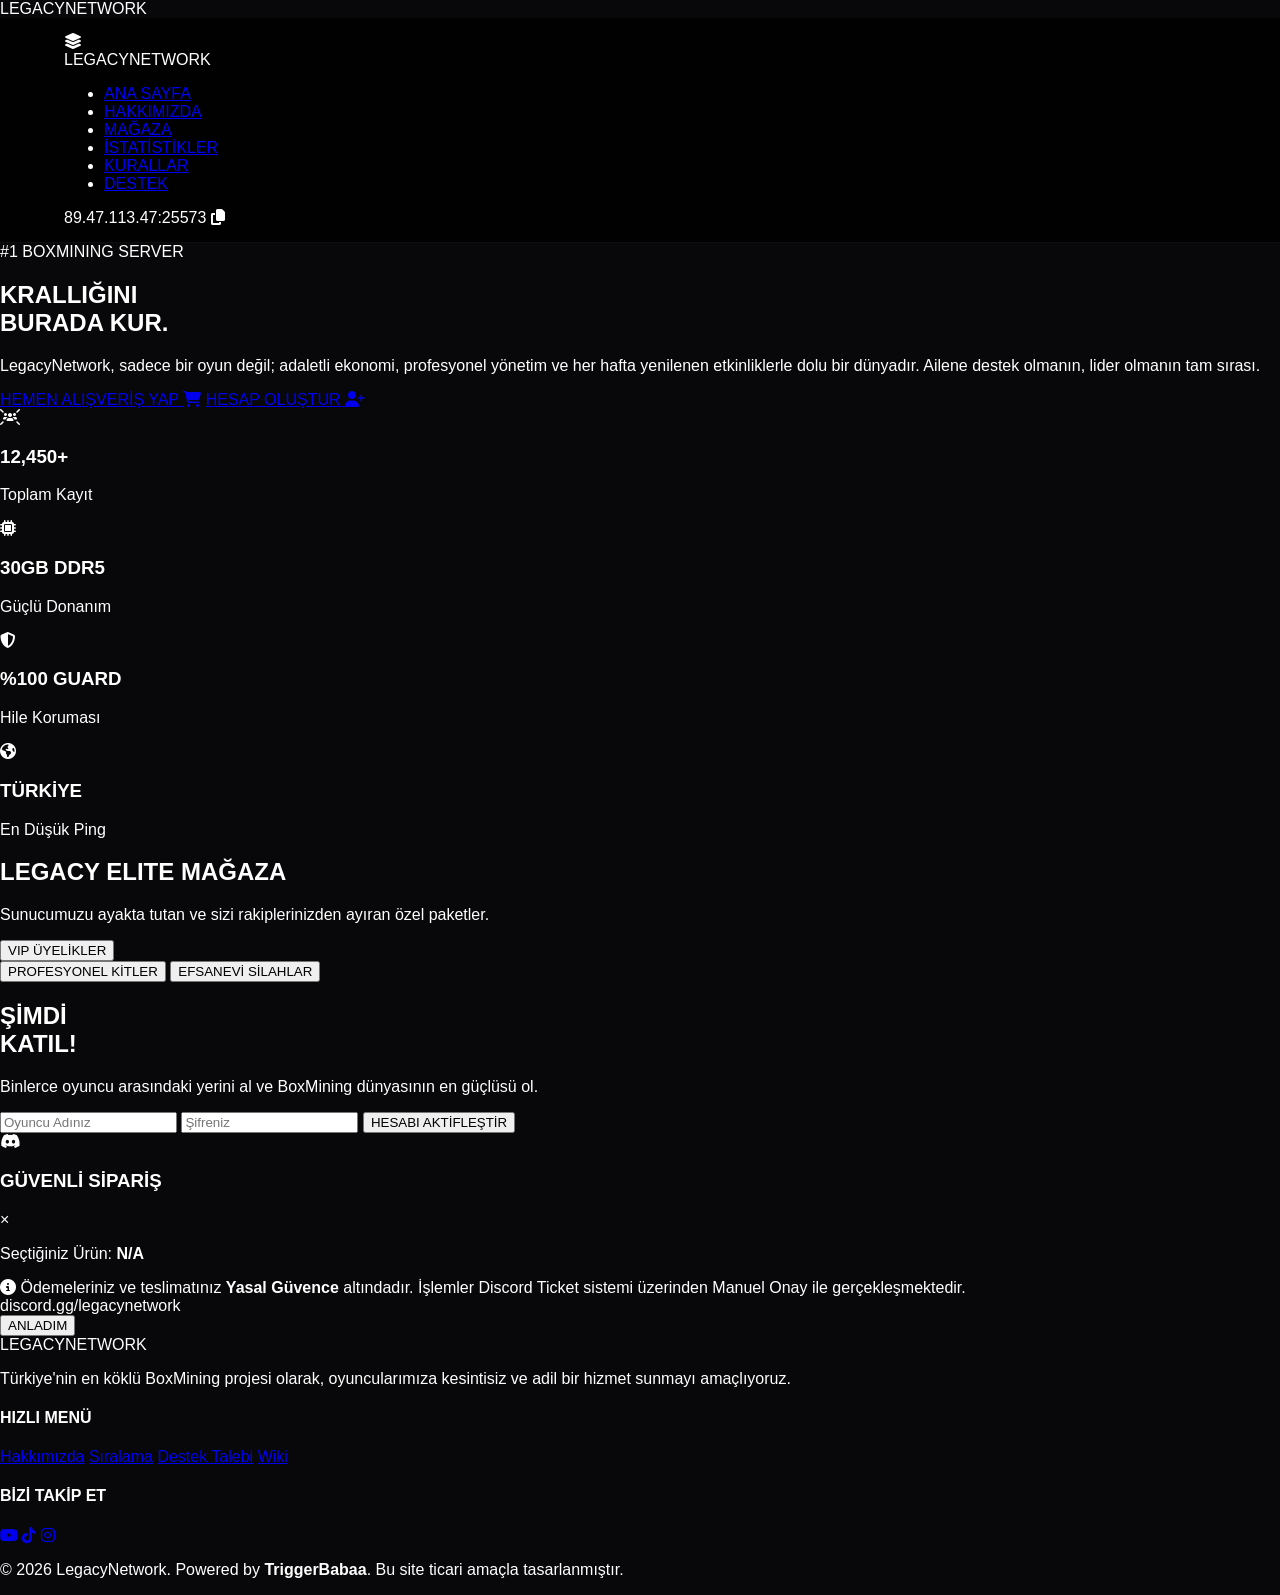
==== commit f29faf0b: "Update index.html" ====
--- a/index.html
+++ b/index.html
@@ -3,93 +3,174 @@
 <head>
     <meta charset="UTF-8">
     <meta name="viewport" content="width=device-width, initial-scale=1.0">
-    <title>TriggerBabaa | BoxMining Elite</title>
+    <meta name="description" content="LegacyNetwork - En gelişmiş BoxMining Minecraft Sunucusu. 0 Lag, %100 Adalet.">
+    <title>LegacyNetwork | Profesyonel BoxMining Portalı</title>
+    
+    <!-- Kaynaklar -->
+    <link href="https://fonts.googleapis.com/css2?family=Outfit:wght@300;400;600;800;900&family=Syncopate:wght@700&display=swap" rel="stylesheet">
+    <link rel="stylesheet" href="https://cdnjs.cloudflare.com/ajax/libs/font-awesome/6.5.1/css/all.min.css">
+    <link rel="stylesheet" href="https://cdnjs.cloudflare.com/ajax/libs/animate.css/4.1.1/animate.min.css"/>
     <link rel="stylesheet" href="style.css">
-    <link rel="stylesheet" href="https://cdnjs.cloudflare.com/ajax/libs/font-awesome/6.0.0/css/all.min.css">
-    <link href="https://fonts.googleapis.com/css2?family=Montserrat:wght@400;700;900&family=Rajdhani:wght@500;700&display=swap" rel="stylesheet">
 </head>
 <body>
 
-    <!-- Arka Plan Görseli/Katmanı -->
-    <div class="main-bg"></div>
+    <!-- Gelişmiş Preloader: Oyuncu siteye girdiğinde profesyonellik burada başlar -->
+    <div id="loader-wrapper">
+        <div class="loader-circle"></div>
+        <div class="loader-text">LEGACY<span>NETWORK</span></div>
+    </div>
 
-    <!-- Üst Menü -->
-    <header>
-        <div class="nav-container">
-            <div class="menu-trigger" onclick="openNav()"><i class="fas fa-th-large"></i></div>
-            <div class="logo">BOX<span>MINING</span></div>
-            <div class="online-status">
-                <span class="dot"></span> 89.47.113.47:25573
+    <!-- Sticky Navigation -->
+    <header id="nav-header">
+        <div class="container nav-flex">
+            <div class="brand-box">
+                <div class="logo-icon"><i class="fas fa-layer-group"></i></div>
+                <div class="logo-text">LEGACY<span>NETWORK</span></div>
+            </div>
+            <nav class="desktop-links">
+                <ul>
+                    <li><a href="#home" class="nav-item">ANA SAYFA</a></li>
+                    <li><a href="#about" class="nav-item">HAKKIMIZDA</a></li>
+                    <li><a href="#store" class="nav-item store-highlight">MAĞAZA</a></li>
+                    <li><a href="#stats" class="nav-item">İSTATİSTİKLER</a></li>
+                    <li><a href="#rules" class="nav-item">KURALLAR</a></li>
+                    <li><a href="#support" class="nav-item">DESTEK</a></li>
+                </ul>
+            </nav>
+            <div class="server-status-pill" onclick="copyServerIP()">
+                <div class="status-dot animate__animated animate__flash animate__infinite"></div>
+                <span id="ip-display">89.47.113.47:25573</span>
+                <i class="fas fa-copy"></i>
             </div>
         </div>
     </header>
 
-    <!-- Yan Panel -->
-    <div id="mySidenav" class="sidenav">
-        <a href="javascript:void(0)" class="closebtn" onclick="closeNav()">&times;</a>
-        <div class="side-links">
-            <button onclick="changePage('home')"><i class="fas fa-home"></i> Başlangıç</button>
-            <hr>
-            <button onclick="changePage('market', 'vips')"><i class="fas fa-crown"></i> VIP Üyelik</button>
-            <button onclick="changePage('market', 'kits')"><i class="fas fa-box-open"></i> Özel Kitler</button>
-            <button onclick="changePage('market', 'swords')"><i class="fas fa-khanda"></i> Kılıçlar</button>
-        </div>
-    </div>
-
-    <!-- İçerik Alanı -->
-    <main id="content">
-        <!-- Anasayfa Bölümü -->
-        <section id="home" class="page active">
-            <div class="hero-section">
-                <h1 class="glitch" data-text="BOXMINING">BOXMINING</h1>
-                <p>Türkiye'nin en teknolojik ve adaletli BoxMining dünyasına hoş geldin!</p>
-                <div class="hero-btns">
-                    <button class="btn-main" onclick="changePage('market', 'vips')">Markete Göz At</button>
-                    <button class="btn-sub" onclick="scrollToRegister()">Kayıt Ol</button>
-                </div>
-            </div>
-
-            <div class="stats-grid">
-                <div class="stat-card"><h3>%100</h3><p>Hile Koruması</p></div>
-                <div class="stat-card"><h3>0.1ms</h3><p>Düşük Ping</p></div>
-                <div class="stat-card"><h3>7/24</h3><p>Aktif Destek</p></div>
-            </div>
-
-            <div class="register-area" id="register">
-                <div class="glass-box">
-                    <h2><i class="fas fa-id-card"></i> Sunucuya Kaydol</h2>
-                    <div class="input-row">
-                        <input type="text" id="username" placeholder="Minecraft Kullanıcı Adı">
-                        <input type="password" id="password" placeholder="Şifreniz">
-                    </div>
-                    <button class="btn-submit">SİSTEME BAĞLAN</button>
+    <main>
+        <!-- Hero Section: Para kazandıran ilk izlenim -->
+        <section id="home" class="hero-v2">
+            <div class="video-overlay"></div>
+            <div class="hero-content-v2">
+                <span class="top-tag">#1 BOXMINING SERVER</span>
+                <h1 class="main-title">KRALLIĞINI <br><span>BURADA KUR.</span></h1>
+                <p class="sub-text">LegacyNetwork, sadece bir oyun değil; adaletli ekonomi, profesyonel yönetim ve her hafta yenilenen etkinliklerle dolu bir dünyadır. Ailene destek olmanın, lider olmanın tam sırası.</p>
+                <div class="action-grid">
+                    <a href="#store" class="btn-primary-v2">HEMEN ALIŞVERİŞ YAP <i class="fas fa-shopping-cart"></i></a>
+                    <a href="#register" class="btn-secondary-v2">HESAP OLUŞTUR <i class="fas fa-user-plus"></i></a>
                 </div>
             </div>
         </section>
 
-        <!-- Market Bölümü -->
-        <section id="market" class="page">
-            <h2 class="section-title">BOXMINING <span id="cat-label">MARKET</span></h2>
-            <div id="product-grid" class="product-grid">
-                <!-- Ürünler Buraya Gelecek -->
+        <!-- Stats Grid: Güven verir -->
+        <section id="stats" class="stats-section">
+            <div class="container grid-4">
+                <div class="stat-card-v2">
+                    <i class="fas fa-users-rays"></i>
+                    <h3>12,450+</h3>
+                    <p>Toplam Kayıt</p>
+                </div>
+                <div class="stat-card-v2">
+                    <i class="fas fa-microchip"></i>
+                    <h3>30GB DDR5</h3>
+                    <p>Güçlü Donanım</p>
+                </div>
+                <div class="stat-card-v2">
+                    <i class="fas fa-shield-halved"></i>
+                    <h3>%100 GUARD</h3>
+                    <p>Hile Koruması</p>
+                </div>
+                <div class="stat-card-v2">
+                    <i class="fas fa-earth-americas"></i>
+                    <h3>TÜRKİYE</h3>
+                    <p>En Düşük Ping</p>
+                </div>
+            </div>
+        </section>
+
+        <!-- Store Section: Kazancın kalbi -->
+        <section id="store" class="store-section">
+            <div class="container">
+                <div class="section-heading text-center">
+                    <h2 class="title-glow">LEGACY <span>ELITE</span> MAĞAZA</h2>
+                    <p>Sunucumuzu ayakta tutan ve sizi rakiplerinizden ayıran özel paketler.</p>
+                </div>
+
+                <div class="filter-bar">
+                    <button class="filter-btn active" onclick="loadMarket('vips')">VIP ÜYELİKLER</button>
+                    <button class="filter-btn" onclick="loadMarket('kits')">PROFESYONEL KİTLER</button>
+                    <button class="filter-btn" onclick="loadMarket('swords')">EFSANEVİ SİLAHLAR</button>
+                </div>
+
+                <div id="dynamic-grid" class="market-grid-v2">
+                    <!-- JS Burayı Dolduracak -->
+                </div>
+            </div>
+        </section>
+
+        <!-- Güvenlik & Kayıt -->
+        <section id="register" class="register-section-v2">
+            <div class="register-card-v2">
+                <div class="card-left">
+                    <h2>ŞİMDİ <br><span>KATIL!</span></h2>
+                    <p>Binlerce oyuncu arasındaki yerini al ve BoxMining dünyasının en güçlüsü ol.</p>
+                </div>
+                <div class="card-right">
+                    <div class="form-v2">
+                        <input type="text" id="r-nick" placeholder="Oyuncu Adınız">
+                        <input type="password" id="r-pass" placeholder="Şifreniz">
+                        <button class="btn-submit" onclick="registerAccount()">HESABI AKTİFLEŞTİR</button>
+                    </div>
+                </div>
             </div>
         </section>
     </main>
 
-    <!-- SATIN ALMA MODAL (POPUP) -->
-    <div id="buyModal" class="modal">
-        <div class="modal-content">
-            <span class="close-modal" onclick="closeModal()">&times;</span>
-            <i class="fab fa-discord fa-4x" style="color: #5865F2;"></i>
-            <h2>Ürün Satın Alma</h2>
-            <p id="modal-item-name">Ürün İsmi</p>
-            <div class="alert-box">
-                Bu ürünü satın almak için lütfen Discord sunucumuz üzerinden <strong>talep (ticket)</strong> açınız.
+    <!-- Sipariş Onay Modal -->
+    <div id="payment-modal" class="modal-v2">
+        <div class="modal-inner-v2">
+            <div class="modal-header-v2">
+                <i class="fab fa-discord"></i>
+                <h3>GÜVENLİ SİPARİŞ</h3>
+                <span class="close-x" onclick="closePayment()">&times;</span>
             </div>
-            <p class="dc-link">Discord Linki: <span>YAKINDA!</span></p>
-            <button class="btn-submit" onclick="closeModal()">Anladım</button>
+            <div class="modal-body-v2">
+                <p>Seçtiğiniz Ürün: <strong id="item-target">N/A</strong></p>
+                <div class="payment-notice">
+                    <i class="fas fa-info-circle"></i>
+                    Ödemeleriniz ve teslimatınız <strong>Yasal Güvence</strong> altındadır. İşlemler Discord Ticket sistemi üzerinden Manuel Onay ile gerçekleşmektedir.
+                </div>
+                <div class="dc-box">discord.gg/legacynetwork</div>
+                <button class="btn-primary-v2 w-100" onclick="closePayment()">ANLADIM</button>
+            </div>
         </div>
     </div>
+
+    <!-- Footer: Profesyonel Bitiş -->
+    <footer class="main-footer-v2">
+        <div class="container footer-grid-v2">
+            <div class="f-col about-col">
+                <div class="logo-text f-logo">LEGACY<span>NETWORK</span></div>
+                <p>Türkiye'nin en köklü BoxMining projesi olarak, oyuncularımıza kesintisiz ve adil bir hizmet sunmayı amaçlıyoruz.</p>
+            </div>
+            <div class="f-col links-col">
+                <h4>HIZLI MENÜ</h4>
+                <a href="#">Hakkımızda</a>
+                <a href="#">Sıralama</a>
+                <a href="#">Destek Talebi</a>
+                <a href="#">Wiki</a>
+            </div>
+            <div class="f-col social-col">
+                <h4>BİZİ TAKİP ET</h4>
+                <div class="f-socials">
+                    <a href="#"><i class="fab fa-youtube"></i></a>
+                    <a href="#"><i class="fab fa-tiktok"></i></a>
+                    <a href="#"><i class="fab fa-instagram"></i></a>
+                </div>
+            </div>
+        </div>
+        <div class="footer-bar-v2">
+            <p>&copy; 2026 LegacyNetwork. Powered by <strong>TriggerBabaa</strong>. Bu site ticari amaçla tasarlanmıştır.</p>
+        </div>
+    </footer>
 
     <script src="script.js"></script>
 </body>
--- a/style.css
+++ b/style.css
@@ -1,115 +1,68 @@
 :root {
-    --primary: #00d2ff;
-    --accent: #9d00ff;
-    --glass: rgba(255, 255, 255, 0.05);
+    --primary: #00f2ff;
+    --accent: #7000ff;
+    --dark: #08080a;
 }
 
 body {
-    margin: 0;
-    padding: 0;
-    background: #0a0a0a;
-    color: white;
-    font-family: 'Poppins', sans-serif;
-    overflow-x: hidden;
+    margin: 0; background: var(--dark); color: #fff;
+    font-family: 'Montserrat', sans-serif; overflow-x: hidden;
 }
 
-/* Hareketli Arka Plan */
-.bg-animate {
-    position: fixed;
-    top: 0; left: 0; width: 100%; height: 100%;
-    background: linear-gradient(45deg, #0f0c29, #302b63, #24243e);
+.main-bg {
+    position: fixed; width: 100%; height: 100%;
+    background: radial-gradient(circle at top right, rgba(112, 0, 255, 0.15), transparent),
+                radial-gradient(circle at bottom left, rgba(0, 242, 255, 0.1), transparent);
     z-index: -1;
-    animation: gradientMove 10s infinite alternate;
 }
 
-@keyframes gradientMove {
-    0% { filter: hue-rotate(0deg); }
-    100% { filter: hue-rotate(45deg); }
+/* Navigasyon */
+header {
+    background: rgba(0,0,0,0.8); backdrop-filter: blur(20px);
+    padding: 15px 5%; border-bottom: 1px solid rgba(255,255,255,0.05);
+    position: sticky; top: 0; z-index: 100;
 }
 
-nav {
-    display: flex;
-    justify-content: space-between;
-    align-items: center;
-    padding: 20px 5%;
-    background: rgba(0, 0, 0, 0.8);
-    backdrop-filter: blur(10px);
-    border-bottom: 2px solid var(--primary);
+.nav-container { display: flex; justify-content: space-between; align-items: center; }
+.logo { font-family: 'Rajdhani'; font-size: 28px; font-weight: 700; letter-spacing: 3px; }
+.logo span { color: var(--primary); }
+
+.online-status { font-size: 14px; background: rgba(0,242,255,0.1); padding: 5px 15px; border-radius: 20px; color: var(--primary); border: 1px solid var(--primary); }
+
+/* Sayfa Yapısı */
+.page { display: none; padding: 40px 5%; animation: slideUp 0.6s ease; }
+.active { display: block; }
+@keyframes slideUp { from { opacity: 0; transform: translateY(30px); } to { opacity: 1; transform: translateY(0); } }
+
+/* Hero Section */
+.hero-section { text-align: center; padding: 100px 0; }
+.hero-section h1 { font-size: 5rem; font-weight: 900; margin: 0; letter-spacing: -2px; }
+.hero-btns { margin-top: 30px; display: flex; justify-content: center; gap: 15px; }
+
+/* Butonlar */
+.btn-main { background: var(--primary); color: #000; border: none; padding: 15px 35px; border-radius: 8px; font-weight: bold; cursor: pointer; transition: 0.3s; }
+.btn-main:hover { box-shadow: 0 0 30px var(--primary); transform: scale(1.05); }
+
+/* Kartlar */
+.glass-box {
+    background: rgba(255,255,255,0.03); border: 1px solid rgba(255,255,255,0.08);
+    padding: 40px; border-radius: 24px; backdrop-filter: blur(10px);
 }
 
-.logo { font-size: 24px; font-weight: 800; letter-spacing: 2px; }
-.logo span { color: var(--primary); text-shadow: 0 0 10px var(--primary); }
+.product-grid { display: grid; grid-template-columns: repeat(auto-fill, minmax(280px, 1fr)); gap: 25px; }
+.p-card {
+    background: rgba(255,255,255,0.02); border: 1px solid rgba(255,255,255,0.05);
+    padding: 30px; border-radius: 20px; text-align: center; transition: 0.4s;
+}
+.p-card:hover { background: rgba(255,255,255,0.05); border-color: var(--primary); transform: translateY(-10px); }
 
-.menu-btn { font-size: 30px; cursor: pointer; color: var(--primary); transition: 0.3s; }
-.menu-btn:hover { transform: scale(1.2); }
-
-/* Glassmorphism Kartlar */
-.glass-card {
-    background: var(--glass);
-    backdrop-filter: blur(15px);
-    border: 1px solid rgba(255, 255, 255, 0.1);
-    border-radius: 20px;
-    padding: 30px;
-    margin: 20px 0;
-    text-align: center;
-    box-shadow: 0 8px 32px 0 rgba(0, 0, 0, 0.37);
+/* Modal (Popup) */
+.modal { display: none; position: fixed; z-index: 1000; top: 0; left: 0; width: 100%; height: 100%; background: rgba(0,0,0,0.9); backdrop-filter: blur(10px); }
+.modal-content {
+    background: #111; margin: 10% auto; padding: 40px; border-radius: 25px;
+    width: 90%; max-width: 500px; text-align: center; border: 1px solid var(--accent);
+    animation: zoomIn 0.3s ease;
 }
-
-.shop-grid {
-    display: grid;
-    grid-template-columns: repeat(auto-fit, minmax(250px, 1fr));
-    gap: 20px;
-    animation: fadeInUp 0.8s ease;
-}
-
-@keyframes fadeInUp {
-    from { opacity: 0; transform: translateY(30px); }
-    to { opacity: 1; transform: translateY(0); }
-}
-
-/* Neon Buton */
-.neon-btn {
-    background: transparent;
-    border: 2px solid var(--primary);
-    color: var(--primary);
-    padding: 10px 25px;
-    border-radius: 50px;
-    cursor: pointer;
-    font-weight: bold;
-    transition: 0.4s;
-    text-transform: uppercase;
-}
-
-.neon-btn:hover {
-    background: var(--primary);
-    color: #000;
-    box-shadow: 0 0 20px var(--primary);
-}
-
-/* Yan Menü Animasyonu */
-.sidebar {
-    height: 100%;
-    width: 0;
-    position: fixed;
-    top: 0; left: 0;
-    background: rgba(0, 0, 0, 0.95);
-    z-index: 1001;
-    overflow-x: hidden;
-    transition: 0.5s;
-    padding-top: 60px;
-    border-right: 2px solid var(--accent);
-}
-
-.sidebar-content button {
-    width: 100%;
-    padding: 15px;
-    background: none;
-    border: none;
-    color: white;
-    font-size: 18px;
-    text-align: left;
-    padding-left: 30px;
-    cursor: pointer;
-}
-
-.sidebar-content button:hover { background: var(--accent); }
+@keyframes zoomIn { from { transform: scale(0.7); } to { transform: scale(1); } }
+.alert-box { background: rgba(112, 0, 255, 0.1); padding: 15px; border-radius: 10px; margin: 20px 0; border-left: 4px solid var(--accent); }
+.close-modal { float: right; font-size: 30px; cursor: pointer; }
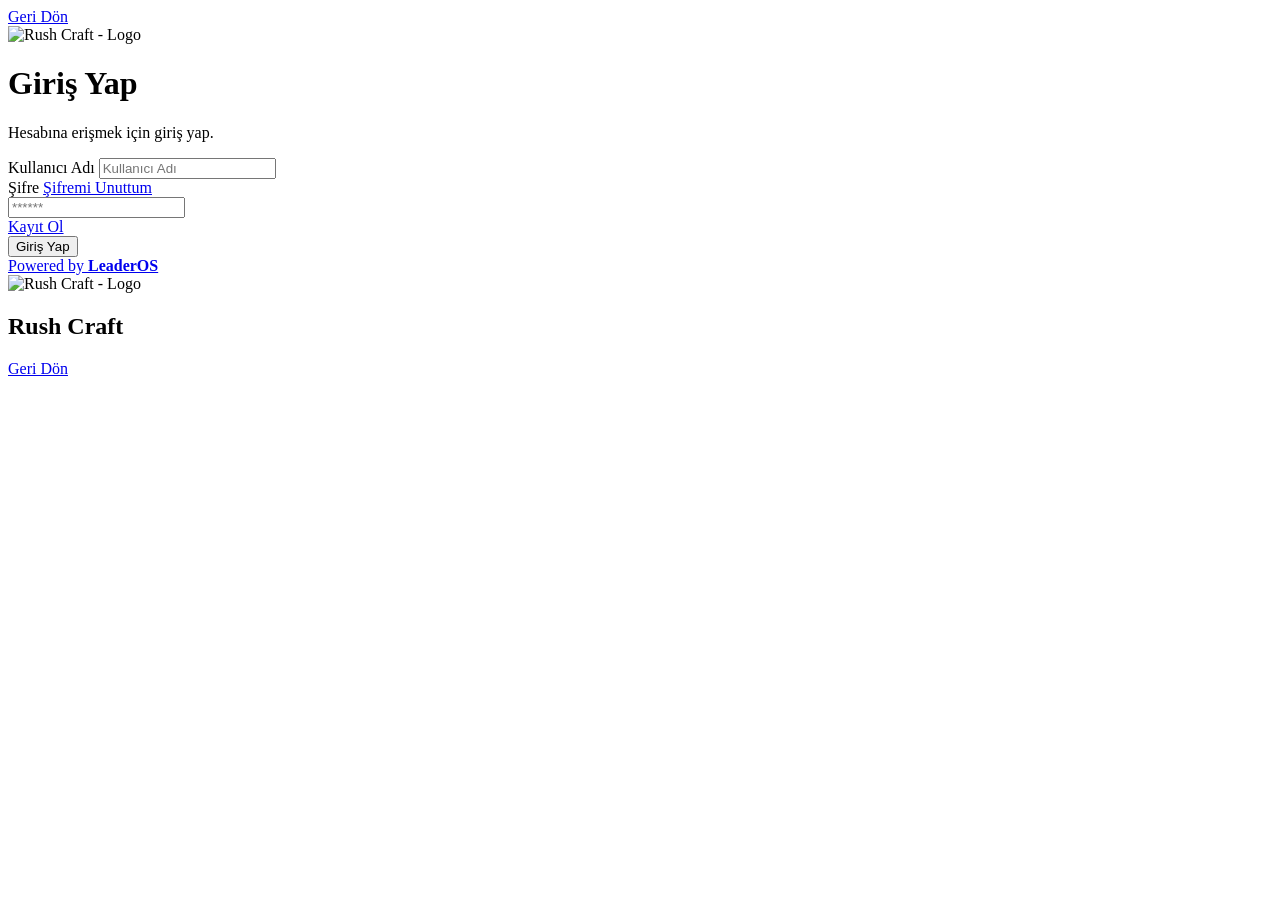
==== commit 30565b1c: "Update index.html" ====
--- a/index.html
+++ b/index.html
@@ -1,177 +1,222 @@
 <!DOCTYPE html>
 <html lang="tr">
-<head>
-    <meta charset="UTF-8">
-    <meta name="viewport" content="width=device-width, initial-scale=1.0">
-    <meta name="description" content="LegacyNetwork - En gelişmiş BoxMining Minecraft Sunucusu. 0 Lag, %100 Adalet.">
-    <title>LegacyNetwork | Profesyonel BoxMining Portalı</title>
-    
-    <!-- Kaynaklar -->
-    <link href="https://fonts.googleapis.com/css2?family=Outfit:wght@300;400;600;800;900&family=Syncopate:wght@700&display=swap" rel="stylesheet">
-    <link rel="stylesheet" href="https://cdnjs.cloudflare.com/ajax/libs/font-awesome/6.5.1/css/all.min.css">
-    <link rel="stylesheet" href="https://cdnjs.cloudflare.com/ajax/libs/animate.css/4.1.1/animate.min.css"/>
-    <link rel="stylesheet" href="style.css">
-</head>
-<body>
+ <head>
+  <meta charset="utf-8"/>
+  <meta content="IE=edge" http-equiv="X-UA-Compatible"/>
+  <meta content="width=device-width, initial-scale=1" name="viewport"/>
+  <meta content="LeaderOS" name="author"/>
+  <link href="..\favicon-q1925479d44.ico" rel="shortcut icon" type="image/x-icon"/>
+  <title>
+   Giriş Yap - Legacy Network
+  </title>
+  <meta content="Legacy Network, 20 eylül  2024’de kurulmuş, yeni bir isimle tekrar gelmiş oyuncularına keyifli vakit geçirmeyi amaçlayan gelişmiş bir Minecraft sunucusudur. Sunucumuzun popüler oyun modu BoxMining ile diğer oyuncularla kıyasıya savaşabilir, dostlarınızla vakit geçirip eğlencenin tadını çıkarabilirsiniz!" name="description">
+   <link href="..\index.html" rel="canonical">
+    <meta content="website" property="og:type">
+     <meta content="Giriş Yap - Legacy Network" property="og:title">
+      <meta content="Legacy Network, 10 may 2026’de kurulmuş, oyuncularına keyifli vakit geçirmeyi amaçlayan gelişmiş bir Minecraft sunucusudur. Sunucumuzun popüler oyun modu BoxMining ile diğer oyuncularla kıyasıya savaşabilir, dostlarınızla vakit geçirip eğlencenin tadını çıkarabilirsiniz!" property="og:description">
+       <meta content="legacynetwork.vercel.app" property="og:url"/>
+       <meta content="Legacy Network" property="og:site_name"/>
+       <!-- CSRF -->
+       <meta content="82ac2ca19f248555c14de6d4571a033566b2950fce1819c8ec16cd5e71d8d374" name="csrf-token"/>
+       <!-- EXTRAS -->
+       <link href="https://cdnjs.cloudflare.com/ajax/libs/limonte-sweetalert2/8.11.8/sweetalert2.min.css" rel="stylesheet"/>
+       <link href="https://cdnjs.cloudflare.com/ajax/libs/select2/4.0.13/css/select2.min.css" rel="stylesheet"/>
+       <link href="https://cdn.jsdelivr.net/npm/@ttskch/select2-bootstrap4-theme@1.4.0/dist/select2-bootstrap4.min.css" rel="stylesheet"/>
+       <link href="https://npmcdn.com/flickity@2/dist/flickity.css" rel="stylesheet"/>
+       <!-- THEMES -->
+       <link href="..\assets\gale\css\app.1756234788.css" rel="stylesheet" type="text/css"/>
+       <link href="..\assets\gale\css\bootstrap-grid.min.1756234788.css" rel="stylesheet" type="text/css"/>
+       <link href="..\assets\gale\css\plugins\ckeditor\content-styles.1756234788.css" rel="stylesheet" type="text/css"/>
+       <link href="https://cdnjs.cloudflare.com/ajax/libs/tippy.js/6.3.2/animations/scale.min.css" rel="stylesheet">
+        <!-- AlpineJS Plugins -->
+        <script defer="" src="https://cdnjs.cloudflare.com/ajax/libs/alpinejs-collapse/3.14.8/cdn.min.js">
+        </script>
+        <script defer="" src="https://cdn.jsdelivr.net/npm/@ryangjchandler/alpine-tooltip@1.x.x/dist/cdn.min.js">
+        </script>
+        <!-- AlpineJS Core -->
+        <script defer="" src="https://cdnjs.cloudflare.com/ajax/libs/alpinejs/3.14.8/cdn.min.js">
+        </script>
+        <!-- Fast Average Color Plugin -->
+        <script src="https://cdn.jsdelivr.net/npm/fast-average-color@9.4.0/dist/index.browser.min.js">
+        </script>
+        <script src="..\assets\gale\js\theme.1756234788.js">
+        </script>
+        <!-- THEME SETTINGS -->
+        <style>
+         :root {
+        --color-indigo-50: 250 245 255;--color-indigo-100: 243 232 255;--color-indigo-200: 233 213 255;--color-indigo-300: 216 180 254;--color-indigo-400: 192 132 252;--color-indigo-500: 168 85 247;--color-indigo-600: 147 51 234;--color-indigo-700: 126 34 206;--color-indigo-800: 107 33 168;--color-indigo-900: 88 28 135;--color-voon-950: 8 8 8;
+          --color-voon-900: 10 10 10;
+          --color-voon-800: 14 14 14;
+          --color-voon-700: 18 18 18;
+          --color-voon-background: 18 18 18;
+          --color-voon-card: 14 14 14;
+          --color-neutral-900: 23 23 23;
+          --color-zinc-600: 82 82 91;        }
+        </style>
+        <!-- CUSTOM CSS -->
+        <style type="text/css">
+        </style>
+        <!-- ROLE CSS -->
+        <style type="text/css">
+        </style>
+       </link>
+      </meta>
+     </meta>
+    </meta>
+   </link>
+  </meta>
+ </head>
+ <body x-data="body">
+  <div id="app">
+   <main class="main" role="main" style="margin-bottom: 0 !important;">
+    <div class="flex flex-col lg:grid lg:grid-cols-2 min-h-screen bg-voon-bg">
+     <div class="lg:hidden flex justify-end p-10">
+      <a class="flex items-center gap-3 bg-indigo-600/20 btn-before rounded-xl py-3 px-5 text-sm font-medium text-white hover:bg-indigo-600/40" href="..\index.html">
+       <i class="fas fa-arrow-left">
+       </i>
+       Geri Dön
+      </a>
+     </div>
+     <div class="relative grow flex items-center justify-center flex-col overflow-hidden px-6 py-12">
+      <div class="w-full max-w-xl">
+       <div class="flex items-center gap-4">
+        <img alt="Rush Craft - Logo" class="hidden md:inline-block w-32" src="..\assets\core\images\uploads\e0e40f78d987239711d8621cead8395b-q1925479d44.png"/>
+        <div class="pl-5 py-2 border-l-2 border-indigo-900/75">
+         <h1 class="text-indigo-500 uppercase font-bold text-3xl">
+          Giriş Yap
+         </h1>
+         <p class="text-white/75">
+          Hesabına erişmek için giriş yap.
+         </p>
+        </div>
+       </div>
+       <form action="/login/" class="mt-16" data-toggle="form-submit-with-loader" method="post">
+        <input name="csrf_token" type="hidden" value="82ac2ca19f248555c14de6d4571a033566b2950fce1819c8ec16cd5e71d8d374"/>
+        <input name="rememberMe" type="hidden" value="1">
+         <div class="">
+          <label class="auth-form-label" for="username">
+           Kullanıcı Adı
+          </label>
+          <input class="form-control" id="username" name="username" placeholder="Kullanıcı Adı" type="text" value=""/>
+         </div>
+         <div class="mt-6">
+          <div class="flex justify-between">
+           <label class="auth-form-label" for="password">
+            Şifre
+           </label>
+           <a class="font-medium text-sm text-white/75 text-center" href="..\forgot-password\index.html" tabindex="-1">
+            Şifremi Unuttum
+           </a>
+          </div>
+          <input class="form-control" id="password" name="password" placeholder="******" type="password"/>
+         </div>
+         <div class="mt-10 flex flex-col gap-12">
+          <div class="flex justify-between items-center w-full">
+           <div>
+            <a class="p-2 border-b-2 border-white/20 text-white/75 text-sm font-medium transition hover:text-white" href="..\register\index.html">
+             Kayıt Ol
+            </a>
+           </div>
+           <button class="relative group bg-indigo-500 flex items-center overflow-hidden duration-200 transition-colors hover:bg-indigo-600 py-4 px-6 transition font-medium text-white rounded-xl" name="login">
+            Giriş Yap
+            <i class="fas fa-arrow-right ml-6 -mr-10 transition-all group-hover:ml-4 group-hover:mr-0 duration-200">
+            </i>
+           </button>
+          </div>
+         </div>
+         <div class="absolute bottom-4 left-0 right-0 text-center text-white text-xs mt-6">
+          <a href="https://www.leaderos.com.tr" id="powered_by_leaderos" target="_blank">
+           Powered by
+           <strong>
+            LeaderOS
+           </strong>
+          </a>
+          <script>
+           var is_error;
+						var interval = setInterval(function() {
+							if (is_error) {
+								clearInterval(interval);
+								return false;
+							}
+							
+							var brand_el = document.getElementById("powered_by_leaderos");
+							var is_brand_visible = true;
+							
+							if (brand_el) {
+								var style = window.getComputedStyle(brand_el);
+								if (brand_el.offsetParent === null) {
+									is_brand_visible = false;
+								} else if (style.display === "none") {
+									is_brand_visible = false;
+								} else if (style.visibility === "hidden") {
+									is_brand_visible = false;
+								}
+							} else {
+								is_brand_visible = false;
+							}
+							
+							if (!is_brand_visible) {
+								is_error = true;
+								document.body.innerHTML = "<iframe src='https://www.leaderos.com.tr/powered_by_leaderos.php' style='border: 0; position:fixed; top:0; left:0; right:0; bottom:0; width:100%; height:100%'></iframe>";
+							}
+						}, 1000);
+          </script>
+         </div>
+        </input>
+       </form>
+      </div>
+      <div class="absolute -bottom-6 left-0 shadow-voon-bottom w-28 h-6">
+      </div>
+     </div>
+     <div class="relative hidden lg:flex items-center justify-center z-10">
+      <div class="absolute overflow-hidden rounded-l-3xl bg-cover bg-center h-full w-full">
+       <div class="absolute top-0 left-0 w-full h-full bg-voon-900">
+       </div>
+      </div>
+      <div class="relative z-20">
+       <img alt="Rush Craft - Logo" class="w-1/2 mx-auto" src="..\assets\core\images\uploads\e0e40f78d987239711d8621cead8395b-q1925479d44.png"/>
+       <h2 class="font-bold text-3xl text-center text-indigo-100">
+        Rush Craft
+       </h2>
+      </div>
+      <div class="p-10 absolute top-0 right-0">
+       <a class="flex items-center gap-3 bg-indigo-600/20 btn-before rounded-xl py-3 px-5 text-sm font-medium text-white hover:bg-indigo-600/40" href="..\index.html">
+        <i class="fas fa-arrow-left">
+        </i>
+        Geri Dön
+       </a>
+      </div>
+     </div>
+     <div class="absolute -top-6 left-[calc(50%-8rem)] shadow-voon-bottom w-64 h-6">
+     </div>
+    </div>
+   </main>
+  </div>
+  <script charset="UTF-8" src="https://www.termsfeed.com/public/cookie-consent/4.0.0/cookie-consent.js" type="text/javascript">
+  </script>
+  <script charset="UTF-8" type="text/javascript">
+   document.addEventListener('DOMContentLoaded', function () {
+            cookieconsent.run({"notice_banner_type": "simple", "consent_type": "express", "palette": "dark", "language": "tr", "page_load_consent_levels": ["strictly-necessary", "functionality", "tracking", "targeting"], "notice_banner_reject_button_hide": true, "preferences_center_close_button_hide": false, "page_refresh_confirmation_buttons": false, "website_name": "Rush Craft", "website_privacy_policy_url": "https://rushcraft.net/privacy"});
+        });
+  </script>
+  <script src="https://cdnjs.cloudflare.com/ajax/libs/jquery/3.5.1/jquery.min.js">
+  </script>
+  <script src="https://cdnjs.cloudflare.com/ajax/libs/twitter-bootstrap/4.5.2/js/bootstrap.bundle.min.js">
+  </script>
+  <script src="https://cdnjs.cloudflare.com/ajax/libs/scrollup/2.4.1/jquery.scrollUp.min.js">
+  </script>
+  <script src="https://cdnjs.cloudflare.com/ajax/libs/clipboard.js/2.0.6/clipboard.min.js">
+  </script>
+  <script src="https://cdnjs.cloudflare.com/ajax/libs/limonte-sweetalert2/8.11.8/sweetalert2.min.js">
+  </script>
+  <script src="https://cdnjs.cloudflare.com/ajax/libs/vanilla-lazyload/16.1.0/lazyload.min.js">
+  </script>
+  <script src="https://cdnjs.cloudflare.com/ajax/libs/select2/4.0.13/js/select2.min.js">
+  </script>
+  <script src="https://cdnjs.cloudflare.com/ajax/libs/select2/4.0.13/js/i18n/tr.min.js">
+  </script>
+  <script src="..\assets\gale\js\main.min.1756234788.js">
+  </script>
+ </body>
+</html>
 
-    <!-- Gelişmiş Preloader: Oyuncu siteye girdiğinde profesyonellik burada başlar -->
-    <div id="loader-wrapper">
-        <div class="loader-circle"></div>
-        <div class="loader-text">LEGACY<span>NETWORK</span></div>
-    </div>
-
-    <!-- Sticky Navigation -->
-    <header id="nav-header">
-        <div class="container nav-flex">
-            <div class="brand-box">
-                <div class="logo-icon"><i class="fas fa-layer-group"></i></div>
-                <div class="logo-text">LEGACY<span>NETWORK</span></div>
-            </div>
-            <nav class="desktop-links">
-                <ul>
-                    <li><a href="#home" class="nav-item">ANA SAYFA</a></li>
-                    <li><a href="#about" class="nav-item">HAKKIMIZDA</a></li>
-                    <li><a href="#store" class="nav-item store-highlight">MAĞAZA</a></li>
-                    <li><a href="#stats" class="nav-item">İSTATİSTİKLER</a></li>
-                    <li><a href="#rules" class="nav-item">KURALLAR</a></li>
-                    <li><a href="#support" class="nav-item">DESTEK</a></li>
-                </ul>
-            </nav>
-            <div class="server-status-pill" onclick="copyServerIP()">
-                <div class="status-dot animate__animated animate__flash animate__infinite"></div>
-                <span id="ip-display">89.47.113.47:25573</span>
-                <i class="fas fa-copy"></i>
-            </div>
-        </div>
-    </header>
-
-    <main>
-        <!-- Hero Section: Para kazandıran ilk izlenim -->
-        <section id="home" class="hero-v2">
-            <div class="video-overlay"></div>
-            <div class="hero-content-v2">
-                <span class="top-tag">#1 BOXMINING SERVER</span>
-                <h1 class="main-title">KRALLIĞINI <br><span>BURADA KUR.</span></h1>
-                <p class="sub-text">LegacyNetwork, sadece bir oyun değil; adaletli ekonomi, profesyonel yönetim ve her hafta yenilenen etkinliklerle dolu bir dünyadır. Ailene destek olmanın, lider olmanın tam sırası.</p>
-                <div class="action-grid">
-                    <a href="#store" class="btn-primary-v2">HEMEN ALIŞVERİŞ YAP <i class="fas fa-shopping-cart"></i></a>
-                    <a href="#register" class="btn-secondary-v2">HESAP OLUŞTUR <i class="fas fa-user-plus"></i></a>
-                </div>
-            </div>
-        </section>
-
-        <!-- Stats Grid: Güven verir -->
-        <section id="stats" class="stats-section">
-            <div class="container grid-4">
-                <div class="stat-card-v2">
-                    <i class="fas fa-users-rays"></i>
-                    <h3>12,450+</h3>
-                    <p>Toplam Kayıt</p>
-                </div>
-                <div class="stat-card-v2">
-                    <i class="fas fa-microchip"></i>
-                    <h3>30GB DDR5</h3>
-                    <p>Güçlü Donanım</p>
-                </div>
-                <div class="stat-card-v2">
-                    <i class="fas fa-shield-halved"></i>
-                    <h3>%100 GUARD</h3>
-                    <p>Hile Koruması</p>
-                </div>
-                <div class="stat-card-v2">
-                    <i class="fas fa-earth-americas"></i>
-                    <h3>TÜRKİYE</h3>
-                    <p>En Düşük Ping</p>
-                </div>
-            </div>
-        </section>
-
-        <!-- Store Section: Kazancın kalbi -->
-        <section id="store" class="store-section">
-            <div class="container">
-                <div class="section-heading text-center">
-                    <h2 class="title-glow">LEGACY <span>ELITE</span> MAĞAZA</h2>
-                    <p>Sunucumuzu ayakta tutan ve sizi rakiplerinizden ayıran özel paketler.</p>
-                </div>
-
-                <div class="filter-bar">
-                    <button class="filter-btn active" onclick="loadMarket('vips')">VIP ÜYELİKLER</button>
-                    <button class="filter-btn" onclick="loadMarket('kits')">PROFESYONEL KİTLER</button>
-                    <button class="filter-btn" onclick="loadMarket('swords')">EFSANEVİ SİLAHLAR</button>
-                </div>
-
-                <div id="dynamic-grid" class="market-grid-v2">
-                    <!-- JS Burayı Dolduracak -->
-                </div>
-            </div>
-        </section>
-
-        <!-- Güvenlik & Kayıt -->
-        <section id="register" class="register-section-v2">
-            <div class="register-card-v2">
-                <div class="card-left">
-                    <h2>ŞİMDİ <br><span>KATIL!</span></h2>
-                    <p>Binlerce oyuncu arasındaki yerini al ve BoxMining dünyasının en güçlüsü ol.</p>
-                </div>
-                <div class="card-right">
-                    <div class="form-v2">
-                        <input type="text" id="r-nick" placeholder="Oyuncu Adınız">
-                        <input type="password" id="r-pass" placeholder="Şifreniz">
-                        <button class="btn-submit" onclick="registerAccount()">HESABI AKTİFLEŞTİR</button>
-                    </div>
-                </div>
-            </div>
-        </section>
-    </main>
-
-    <!-- Sipariş Onay Modal -->
-    <div id="payment-modal" class="modal-v2">
-        <div class="modal-inner-v2">
-            <div class="modal-header-v2">
-                <i class="fab fa-discord"></i>
-                <h3>GÜVENLİ SİPARİŞ</h3>
-                <span class="close-x" onclick="closePayment()">&times;</span>
-            </div>
-            <div class="modal-body-v2">
-                <p>Seçtiğiniz Ürün: <strong id="item-target">N/A</strong></p>
-                <div class="payment-notice">
-                    <i class="fas fa-info-circle"></i>
-                    Ödemeleriniz ve teslimatınız <strong>Yasal Güvence</strong> altındadır. İşlemler Discord Ticket sistemi üzerinden Manuel Onay ile gerçekleşmektedir.
-                </div>
-                <div class="dc-box">discord.gg/legacynetwork</div>
-                <button class="btn-primary-v2 w-100" onclick="closePayment()">ANLADIM</button>
-            </div>
-        </div>
-    </div>
-
-    <!-- Footer: Profesyonel Bitiş -->
-    <footer class="main-footer-v2">
-        <div class="container footer-grid-v2">
-            <div class="f-col about-col">
-                <div class="logo-text f-logo">LEGACY<span>NETWORK</span></div>
-                <p>Türkiye'nin en köklü BoxMining projesi olarak, oyuncularımıza kesintisiz ve adil bir hizmet sunmayı amaçlıyoruz.</p>
-            </div>
-            <div class="f-col links-col">
-                <h4>HIZLI MENÜ</h4>
-                <a href="#">Hakkımızda</a>
-                <a href="#">Sıralama</a>
-                <a href="#">Destek Talebi</a>
-                <a href="#">Wiki</a>
-            </div>
-            <div class="f-col social-col">
-                <h4>BİZİ TAKİP ET</h4>
-                <div class="f-socials">
-                    <a href="#"><i class="fab fa-youtube"></i></a>
-                    <a href="#"><i class="fab fa-tiktok"></i></a>
-                    <a href="#"><i class="fab fa-instagram"></i></a>
-                </div>
-            </div>
-        </div>
-        <div class="footer-bar-v2">
-            <p>&copy; 2026 LegacyNetwork. Powered by <strong>TriggerBabaa</strong>. Bu site ticari amaçla tasarlanmıştır.</p>
-        </div>
-    </footer>
-
-    <script src="script.js"></script>
-</body>
-</html>
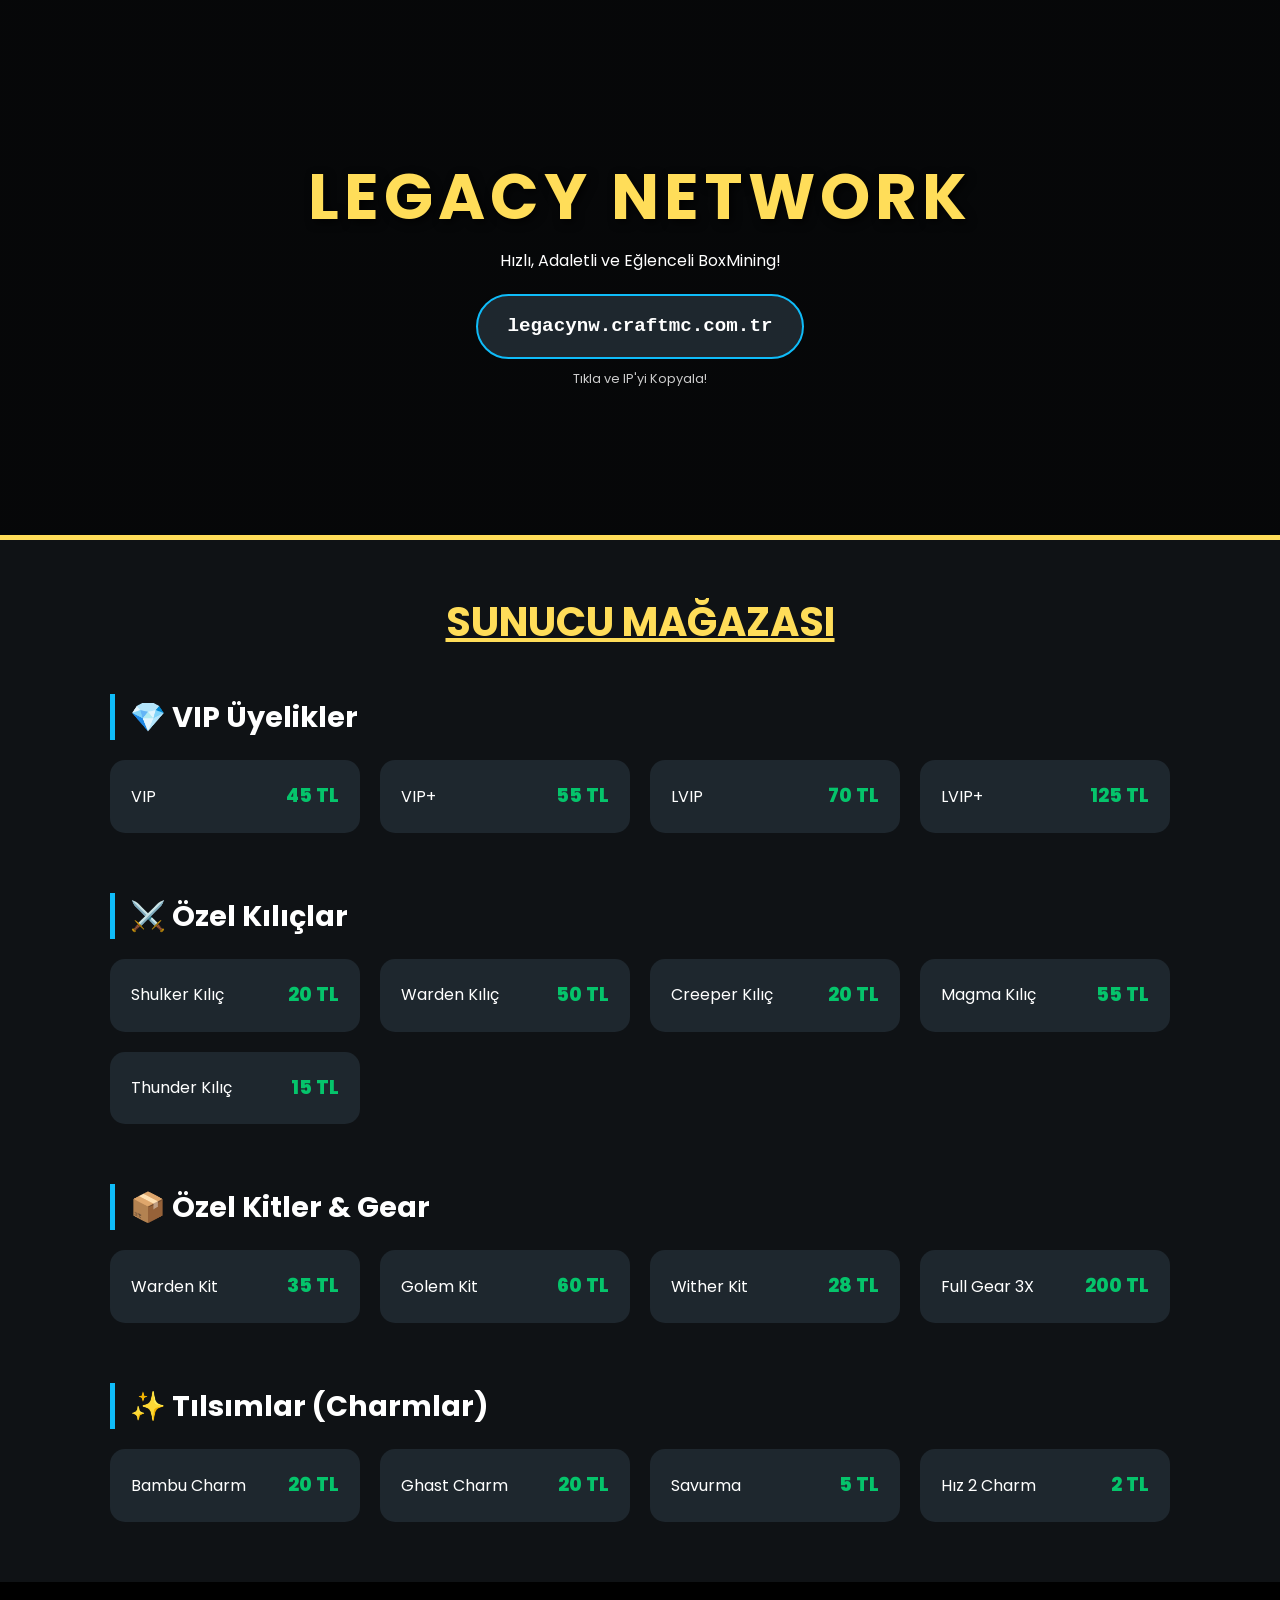
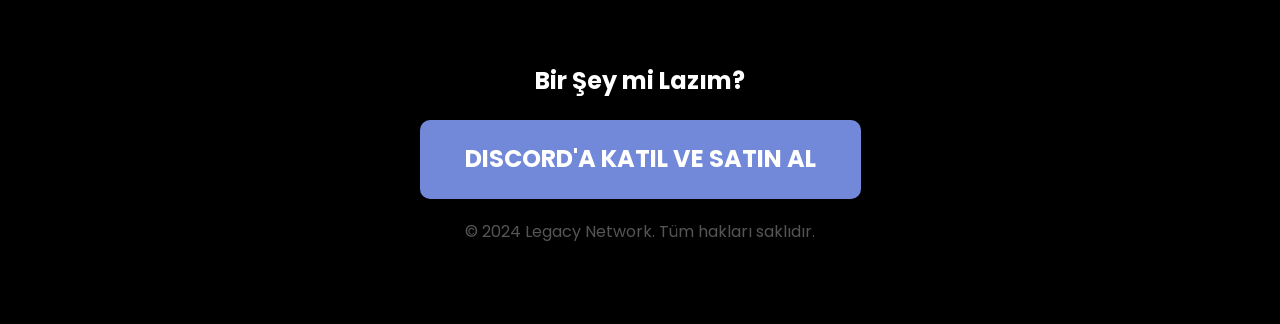
==== commit ba89cfd0: "Update index.html" ====
--- a/index.html
+++ b/index.html
@@ -1,222 +1,178 @@
 <!DOCTYPE html>
 <html lang="tr">
- <head>
-  <meta charset="utf-8"/>
-  <meta content="IE=edge" http-equiv="X-UA-Compatible"/>
-  <meta content="width=device-width, initial-scale=1" name="viewport"/>
-  <meta content="LeaderOS" name="author"/>
-  <link href="..\favicon-q1925479d44.ico" rel="shortcut icon" type="image/x-icon"/>
-  <title>
-   Giriş Yap - Legacy Network
-  </title>
-  <meta content="Legacy Network, 20 eylül  2024’de kurulmuş, yeni bir isimle tekrar gelmiş oyuncularına keyifli vakit geçirmeyi amaçlayan gelişmiş bir Minecraft sunucusudur. Sunucumuzun popüler oyun modu BoxMining ile diğer oyuncularla kıyasıya savaşabilir, dostlarınızla vakit geçirip eğlencenin tadını çıkarabilirsiniz!" name="description">
-   <link href="..\index.html" rel="canonical">
-    <meta content="website" property="og:type">
-     <meta content="Giriş Yap - Legacy Network" property="og:title">
-      <meta content="Legacy Network, 10 may 2026’de kurulmuş, oyuncularına keyifli vakit geçirmeyi amaçlayan gelişmiş bir Minecraft sunucusudur. Sunucumuzun popüler oyun modu BoxMining ile diğer oyuncularla kıyasıya savaşabilir, dostlarınızla vakit geçirip eğlencenin tadını çıkarabilirsiniz!" property="og:description">
-       <meta content="legacynetwork.vercel.app" property="og:url"/>
-       <meta content="Legacy Network" property="og:site_name"/>
-       <!-- CSRF -->
-       <meta content="82ac2ca19f248555c14de6d4571a033566b2950fce1819c8ec16cd5e71d8d374" name="csrf-token"/>
-       <!-- EXTRAS -->
-       <link href="https://cdnjs.cloudflare.com/ajax/libs/limonte-sweetalert2/8.11.8/sweetalert2.min.css" rel="stylesheet"/>
-       <link href="https://cdnjs.cloudflare.com/ajax/libs/select2/4.0.13/css/select2.min.css" rel="stylesheet"/>
-       <link href="https://cdn.jsdelivr.net/npm/@ttskch/select2-bootstrap4-theme@1.4.0/dist/select2-bootstrap4.min.css" rel="stylesheet"/>
-       <link href="https://npmcdn.com/flickity@2/dist/flickity.css" rel="stylesheet"/>
-       <!-- THEMES -->
-       <link href="..\assets\gale\css\app.1756234788.css" rel="stylesheet" type="text/css"/>
-       <link href="..\assets\gale\css\bootstrap-grid.min.1756234788.css" rel="stylesheet" type="text/css"/>
-       <link href="..\assets\gale\css\plugins\ckeditor\content-styles.1756234788.css" rel="stylesheet" type="text/css"/>
-       <link href="https://cdnjs.cloudflare.com/ajax/libs/tippy.js/6.3.2/animations/scale.min.css" rel="stylesheet">
-        <!-- AlpineJS Plugins -->
-        <script defer="" src="https://cdnjs.cloudflare.com/ajax/libs/alpinejs-collapse/3.14.8/cdn.min.js">
-        </script>
-        <script defer="" src="https://cdn.jsdelivr.net/npm/@ryangjchandler/alpine-tooltip@1.x.x/dist/cdn.min.js">
-        </script>
-        <!-- AlpineJS Core -->
-        <script defer="" src="https://cdnjs.cloudflare.com/ajax/libs/alpinejs/3.14.8/cdn.min.js">
-        </script>
-        <!-- Fast Average Color Plugin -->
-        <script src="https://cdn.jsdelivr.net/npm/fast-average-color@9.4.0/dist/index.browser.min.js">
-        </script>
-        <script src="..\assets\gale\js\theme.1756234788.js">
-        </script>
-        <!-- THEME SETTINGS -->
-        <style>
-         :root {
-        --color-indigo-50: 250 245 255;--color-indigo-100: 243 232 255;--color-indigo-200: 233 213 255;--color-indigo-300: 216 180 254;--color-indigo-400: 192 132 252;--color-indigo-500: 168 85 247;--color-indigo-600: 147 51 234;--color-indigo-700: 126 34 206;--color-indigo-800: 107 33 168;--color-indigo-900: 88 28 135;--color-voon-950: 8 8 8;
-          --color-voon-900: 10 10 10;
-          --color-voon-800: 14 14 14;
-          --color-voon-700: 18 18 18;
-          --color-voon-background: 18 18 18;
-          --color-voon-card: 14 14 14;
-          --color-neutral-900: 23 23 23;
-          --color-zinc-600: 82 82 91;        }
-        </style>
-        <!-- CUSTOM CSS -->
-        <style type="text/css">
-        </style>
-        <!-- ROLE CSS -->
-        <style type="text/css">
-        </style>
-       </link>
-      </meta>
-     </meta>
-    </meta>
-   </link>
-  </meta>
- </head>
- <body x-data="body">
-  <div id="app">
-   <main class="main" role="main" style="margin-bottom: 0 !important;">
-    <div class="flex flex-col lg:grid lg:grid-cols-2 min-h-screen bg-voon-bg">
-     <div class="lg:hidden flex justify-end p-10">
-      <a class="flex items-center gap-3 bg-indigo-600/20 btn-before rounded-xl py-3 px-5 text-sm font-medium text-white hover:bg-indigo-600/40" href="..\index.html">
-       <i class="fas fa-arrow-left">
-       </i>
-       Geri Dön
-      </a>
-     </div>
-     <div class="relative grow flex items-center justify-center flex-col overflow-hidden px-6 py-12">
-      <div class="w-full max-w-xl">
-       <div class="flex items-center gap-4">
-        <img alt="Rush Craft - Logo" class="hidden md:inline-block w-32" src="..\assets\core\images\uploads\e0e40f78d987239711d8621cead8395b-q1925479d44.png"/>
-        <div class="pl-5 py-2 border-l-2 border-indigo-900/75">
-         <h1 class="text-indigo-500 uppercase font-bold text-3xl">
-          Giriş Yap
-         </h1>
-         <p class="text-white/75">
-          Hesabına erişmek için giriş yap.
-         </p>
+<head>
+    <meta charset="UTF-8">
+    <meta name="viewport" content="width=device-width, initial-scale=1.0">
+    <title>LegacyNW | BoxMining Sunucusu</title>
+    <link href="https://fonts.googleapis.com/css2?family=Poppins:wght@300;400;600;800&display=swap" rel="stylesheet">
+    <style>
+        :root {
+            --primary-color: #0fbcf9;
+            --secondary-color: #ffdd59;
+            --bg-dark: #0f1215;
+            --card-bg: #1e272e;
+            --text-color: #ffffff;
+            --success: #05c46b;
+        }
+
+        * { margin: 0; padding: 0; box-sizing: border-box; }
+        body { font-family: 'Poppins', sans-serif; background-color: var(--bg-dark); color: var(--text-color); line-height: 1.6; }
+
+        /* Header & Hero Bölümü */
+        .hero {
+            height: 60vh;
+            background: linear-gradient(rgba(0,0,0,0.6), rgba(0,0,0,0.6)), url('https://wallpaperaccess.com/full/1152735.jpg');
+            background-size: cover;
+            background-position: center;
+            display: flex;
+            flex-direction: column;
+            justify-content: center;
+            align-items: center;
+            text-align: center;
+            border-bottom: 5px solid var(--secondary-color);
+        }
+
+        .hero h1 { font-size: 4rem; text-transform: uppercase; letter-spacing: 5px; color: var(--secondary-color); text-shadow: 3px 3px 10px rgba(0,0,0,0.8); }
+        
+        /* IP Kopyalama Butonu */
+        .ip-copy {
+            background: var(--card-bg);
+            padding: 15px 30px;
+            border-radius: 50px;
+            margin-top: 20px;
+            cursor: pointer;
+            border: 2px solid var(--primary-color);
+            transition: 0.3s;
+            font-weight: bold;
+            font-family: monospace;
+            font-size: 1.2rem;
+        }
+        .ip-copy:hover { background: var(--primary-color); color: #000; transform: scale(1.05); }
+
+        /* Market Konteynırı */
+        .container { max-width: 1100px; margin: 50px auto; padding: 0 20px; }
+        
+        .section-title {
+            text-align: center;
+            font-size: 2.5rem;
+            margin-bottom: 40px;
+            color: var(--secondary-color);
+            text-decoration: underline;
+        }
+
+        .market-category { margin-bottom: 60px; }
+        .category-name { font-size: 1.8rem; margin-bottom: 20px; border-left: 5px solid var(--primary-color); padding-left: 15px; }
+
+        /* Market Kartları */
+        .grid { display: grid; grid-template-columns: repeat(auto-fit, minmax(250px, 1fr)); gap: 20px; }
+        .item-card {
+            background: var(--card-bg);
+            padding: 20px;
+            border-radius: 15px;
+            display: flex;
+            justify-content: space-between;
+            align-items: center;
+            transition: 0.3s;
+            border: 1px solid transparent;
+        }
+        .item-card:hover { border-color: var(--primary-color); transform: translateY(-5px); }
+        .item-name { font-weight: 600; }
+        .item-price { color: var(--success); font-weight: 800; font-size: 1.2rem; }
+
+        /* Discord Footer */
+        .footer {
+            background: #000;
+            padding: 80px 20px;
+            text-align: center;
+            margin-top: 50px;
+        }
+        .discord-btn {
+            background: #7289da;
+            color: white;
+            padding: 20px 45px;
+            text-decoration: none;
+            border-radius: 10px;
+            font-size: 1.5rem;
+            font-weight: bold;
+            transition: 0.3s;
+            display: inline-block;
+        }
+        .discord-btn:hover { background: #5b6eae; transform: rotate(-2deg); }
+
+        /* Mobil Uyumluluk */
+        @media (max-width: 768px) {
+            .hero h1 { font-size: 2.5rem; }
+            .grid { grid-template-columns: 1fr; }
+        }
+    </style>
+</head>
+<body>
+
+    <section class="hero">
+        <h1>LEGACY NETWORK</h1>
+        <p>Hızlı, Adaletli ve Eğlenceli BoxMining!</p>
+        <div class="ip-copy" onclick="copyIP()">legacynw.craftmc.com.tr</div>
+        <p style="margin-top: 10px; font-size: 0.8rem; color: #ccc;">Tıkla ve IP'yi Kopyala!</p>
+    </section>
+
+    <div class="container">
+        <h2 class="section-title">SUNUCU MAĞAZASI</h2>
+
+        <div class="market-category">
+            <h3 class="category-name">💎 VIP Üyelikler</h3>
+            <div class="grid">
+                <div class="item-card"><span>VIP</span><span class="item-price">45 TL</span></div>
+                <div class="item-card"><span>VIP+</span><span class="item-price">55 TL</span></div>
+                <div class="item-card"><span>LVIP</span><span class="item-price">70 TL</span></div>
+                <div class="item-card"><span>LVIP+</span><span class="item-price">125 TL</span></div>
+            </div>
         </div>
-       </div>
-       <form action="/login/" class="mt-16" data-toggle="form-submit-with-loader" method="post">
-        <input name="csrf_token" type="hidden" value="82ac2ca19f248555c14de6d4571a033566b2950fce1819c8ec16cd5e71d8d374"/>
-        <input name="rememberMe" type="hidden" value="1">
-         <div class="">
-          <label class="auth-form-label" for="username">
-           Kullanıcı Adı
-          </label>
-          <input class="form-control" id="username" name="username" placeholder="Kullanıcı Adı" type="text" value=""/>
-         </div>
-         <div class="mt-6">
-          <div class="flex justify-between">
-           <label class="auth-form-label" for="password">
-            Şifre
-           </label>
-           <a class="font-medium text-sm text-white/75 text-center" href="..\forgot-password\index.html" tabindex="-1">
-            Şifremi Unuttum
-           </a>
-          </div>
-          <input class="form-control" id="password" name="password" placeholder="******" type="password"/>
-         </div>
-         <div class="mt-10 flex flex-col gap-12">
-          <div class="flex justify-between items-center w-full">
-           <div>
-            <a class="p-2 border-b-2 border-white/20 text-white/75 text-sm font-medium transition hover:text-white" href="..\register\index.html">
-             Kayıt Ol
-            </a>
-           </div>
-           <button class="relative group bg-indigo-500 flex items-center overflow-hidden duration-200 transition-colors hover:bg-indigo-600 py-4 px-6 transition font-medium text-white rounded-xl" name="login">
-            Giriş Yap
-            <i class="fas fa-arrow-right ml-6 -mr-10 transition-all group-hover:ml-4 group-hover:mr-0 duration-200">
-            </i>
-           </button>
-          </div>
-         </div>
-         <div class="absolute bottom-4 left-0 right-0 text-center text-white text-xs mt-6">
-          <a href="https://www.leaderos.com.tr" id="powered_by_leaderos" target="_blank">
-           Powered by
-           <strong>
-            LeaderOS
-           </strong>
-          </a>
-          <script>
-           var is_error;
-						var interval = setInterval(function() {
-							if (is_error) {
-								clearInterval(interval);
-								return false;
-							}
-							
-							var brand_el = document.getElementById("powered_by_leaderos");
-							var is_brand_visible = true;
-							
-							if (brand_el) {
-								var style = window.getComputedStyle(brand_el);
-								if (brand_el.offsetParent === null) {
-									is_brand_visible = false;
-								} else if (style.display === "none") {
-									is_brand_visible = false;
-								} else if (style.visibility === "hidden") {
-									is_brand_visible = false;
-								}
-							} else {
-								is_brand_visible = false;
-							}
-							
-							if (!is_brand_visible) {
-								is_error = true;
-								document.body.innerHTML = "<iframe src='https://www.leaderos.com.tr/powered_by_leaderos.php' style='border: 0; position:fixed; top:0; left:0; right:0; bottom:0; width:100%; height:100%'></iframe>";
-							}
-						}, 1000);
-          </script>
-         </div>
-        </input>
-       </form>
-      </div>
-      <div class="absolute -bottom-6 left-0 shadow-voon-bottom w-28 h-6">
-      </div>
-     </div>
-     <div class="relative hidden lg:flex items-center justify-center z-10">
-      <div class="absolute overflow-hidden rounded-l-3xl bg-cover bg-center h-full w-full">
-       <div class="absolute top-0 left-0 w-full h-full bg-voon-900">
-       </div>
-      </div>
-      <div class="relative z-20">
-       <img alt="Rush Craft - Logo" class="w-1/2 mx-auto" src="..\assets\core\images\uploads\e0e40f78d987239711d8621cead8395b-q1925479d44.png"/>
-       <h2 class="font-bold text-3xl text-center text-indigo-100">
-        Rush Craft
-       </h2>
-      </div>
-      <div class="p-10 absolute top-0 right-0">
-       <a class="flex items-center gap-3 bg-indigo-600/20 btn-before rounded-xl py-3 px-5 text-sm font-medium text-white hover:bg-indigo-600/40" href="..\index.html">
-        <i class="fas fa-arrow-left">
-        </i>
-        Geri Dön
-       </a>
-      </div>
-     </div>
-     <div class="absolute -top-6 left-[calc(50%-8rem)] shadow-voon-bottom w-64 h-6">
-     </div>
+
+        <div class="market-category">
+            <h3 class="category-name">⚔️ Özel Kılıçlar</h3>
+            <div class="grid">
+                <div class="item-card"><span>Shulker Kılıç</span><span class="item-price">20 TL</span></div>
+                <div class="item-card"><span>Warden Kılıç</span><span class="item-price">50 TL</span></div>
+                <div class="item-card"><span>Creeper Kılıç</span><span class="item-price">20 TL</span></div>
+                <div class="item-card"><span>Magma Kılıç</span><span class="item-price">55 TL</span></div>
+                <div class="item-card"><span>Thunder Kılıç</span><span class="item-price">15 TL</span></div>
+            </div>
+        </div>
+
+        <div class="market-category">
+            <h3 class="category-name">📦 Özel Kitler & Gear</h3>
+            <div class="grid">
+                <div class="item-card"><span>Warden Kit</span><span class="item-price">35 TL</span></div>
+                <div class="item-card"><span>Golem Kit</span><span class="item-price">60 TL</span></div>
+                <div class="item-card"><span>Wither Kit</span><span class="item-price">28 TL</span></div>
+                <div class="item-card"><span>Full Gear 3X</span><span class="item-price">200 TL</span></div>
+            </div>
+        </div>
+
+        <div class="market-category">
+            <h3 class="category-name">✨ Tılsımlar (Charmlar)</h3>
+            <div class="grid">
+                <div class="item-card"><span>Bambu Charm</span><span class="item-price">20 TL</span></div>
+                <div class="item-card"><span>Ghast Charm</span><span class="item-price">20 TL</span></div>
+                <div class="item-card"><span>Savurma</span><span class="item-price">5 TL</span></div>
+                <div class="item-card"><span>Hız 2 Charm</span><span class="item-price">2 TL</span></div>
+            </div>
+        </div>
     </div>
-   </main>
-  </div>
-  <script charset="UTF-8" src="https://www.termsfeed.com/public/cookie-consent/4.0.0/cookie-consent.js" type="text/javascript">
-  </script>
-  <script charset="UTF-8" type="text/javascript">
-   document.addEventListener('DOMContentLoaded', function () {
-            cookieconsent.run({"notice_banner_type": "simple", "consent_type": "express", "palette": "dark", "language": "tr", "page_load_consent_levels": ["strictly-necessary", "functionality", "tracking", "targeting"], "notice_banner_reject_button_hide": true, "preferences_center_close_button_hide": false, "page_refresh_confirmation_buttons": false, "website_name": "Rush Craft", "website_privacy_policy_url": "https://rushcraft.net/privacy"});
-        });
-  </script>
-  <script src="https://cdnjs.cloudflare.com/ajax/libs/jquery/3.5.1/jquery.min.js">
-  </script>
-  <script src="https://cdnjs.cloudflare.com/ajax/libs/twitter-bootstrap/4.5.2/js/bootstrap.bundle.min.js">
-  </script>
-  <script src="https://cdnjs.cloudflare.com/ajax/libs/scrollup/2.4.1/jquery.scrollUp.min.js">
-  </script>
-  <script src="https://cdnjs.cloudflare.com/ajax/libs/clipboard.js/2.0.6/clipboard.min.js">
-  </script>
-  <script src="https://cdnjs.cloudflare.com/ajax/libs/limonte-sweetalert2/8.11.8/sweetalert2.min.js">
-  </script>
-  <script src="https://cdnjs.cloudflare.com/ajax/libs/vanilla-lazyload/16.1.0/lazyload.min.js">
-  </script>
-  <script src="https://cdnjs.cloudflare.com/ajax/libs/select2/4.0.13/js/select2.min.js">
-  </script>
-  <script src="https://cdnjs.cloudflare.com/ajax/libs/select2/4.0.13/js/i18n/tr.min.js">
-  </script>
-  <script src="..\assets\gale\js\main.min.1756234788.js">
-  </script>
- </body>
+
+    <footer class="footer">
+        <h2 style="margin-bottom: 20px;">Bir Şey mi Lazım?</h2>
+        <a href="https://discord.gg/EagYzrV4N" target="_blank" class="discord-btn">DISCORD'A KATIL VE SATIN AL</a>
+        <p style="margin-top: 20px; color: #555;">© 2024 Legacy Network. Tüm hakları saklıdır.</p>
+    </footer>
+
+    <script>
+        function copyIP() {
+            const ip = "legacynw.craftmc.com.tr";
+            navigator.clipboard.writeText(ip).then(() => {
+                alert("Sunucu adresi kopyalandı! Oyuna giriş yapabilirsin.");
+            });
+        }
+    </script>
+</body>
 </html>
-
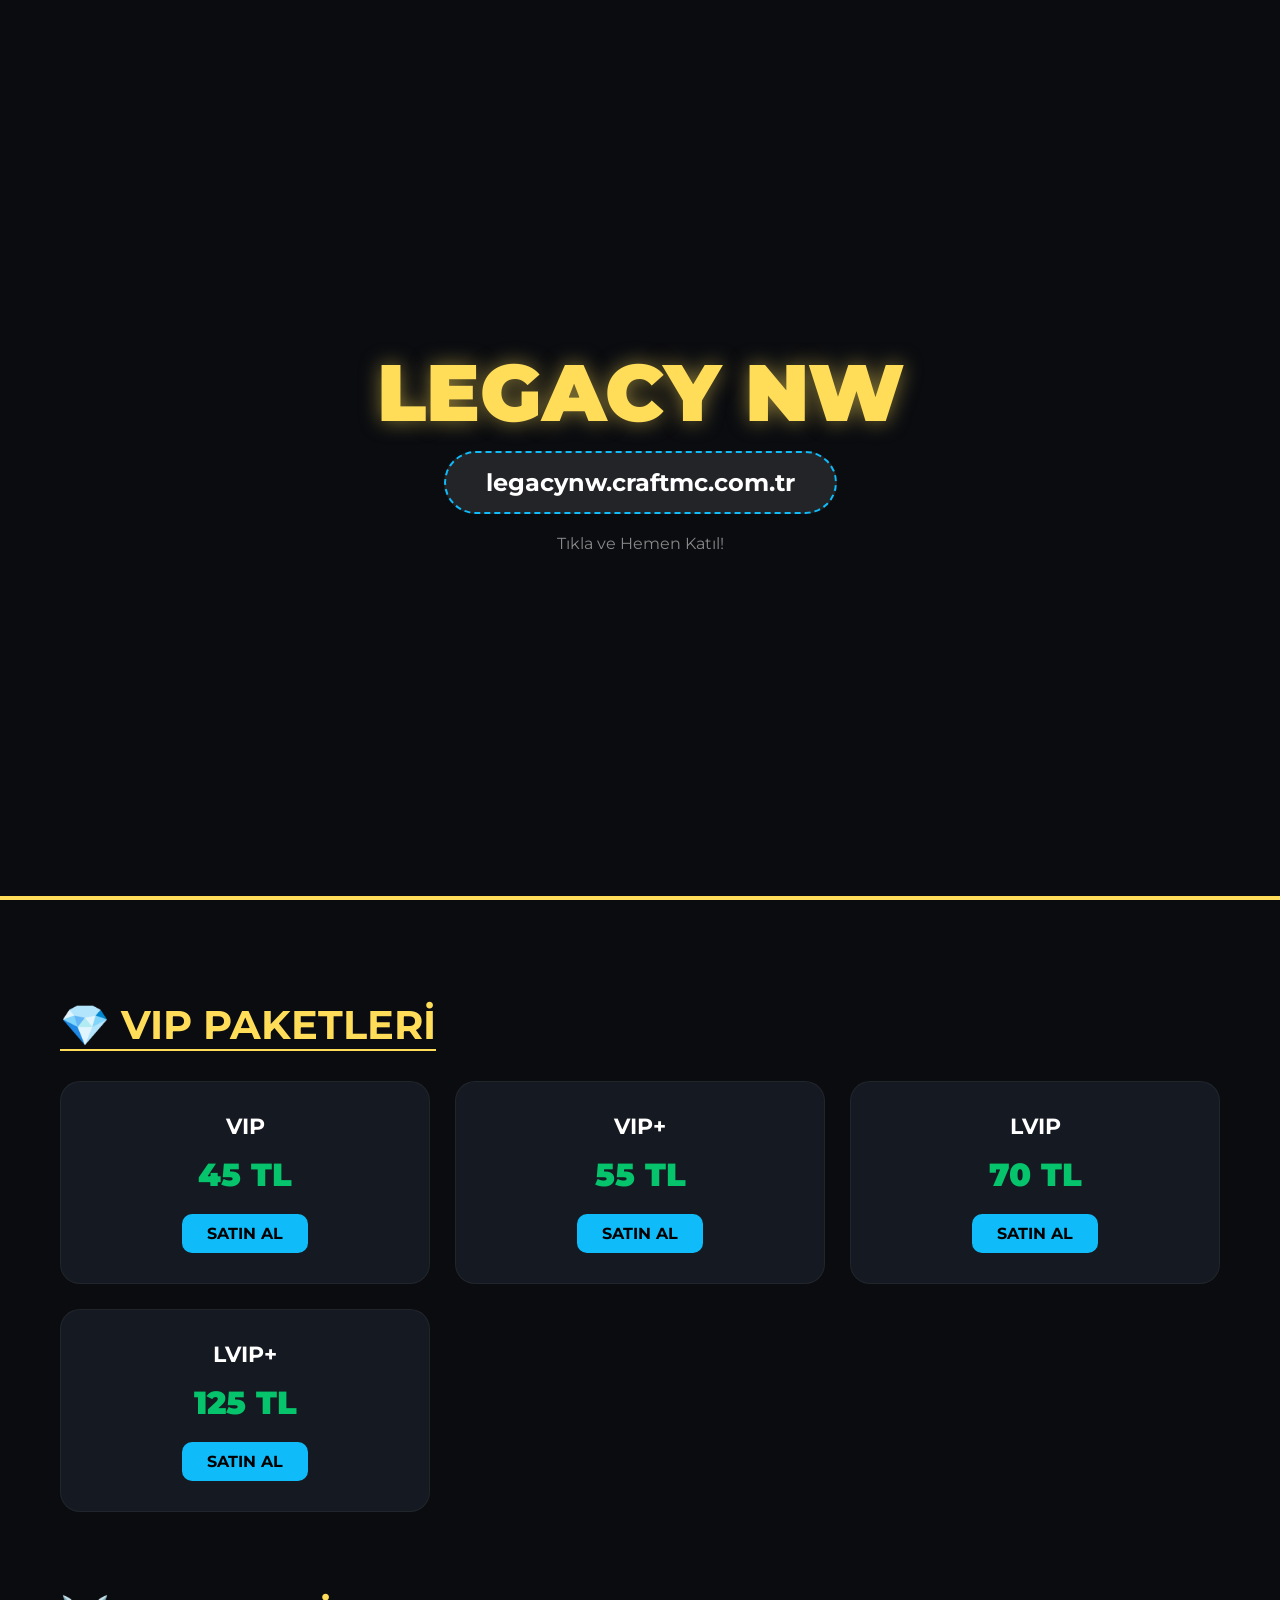
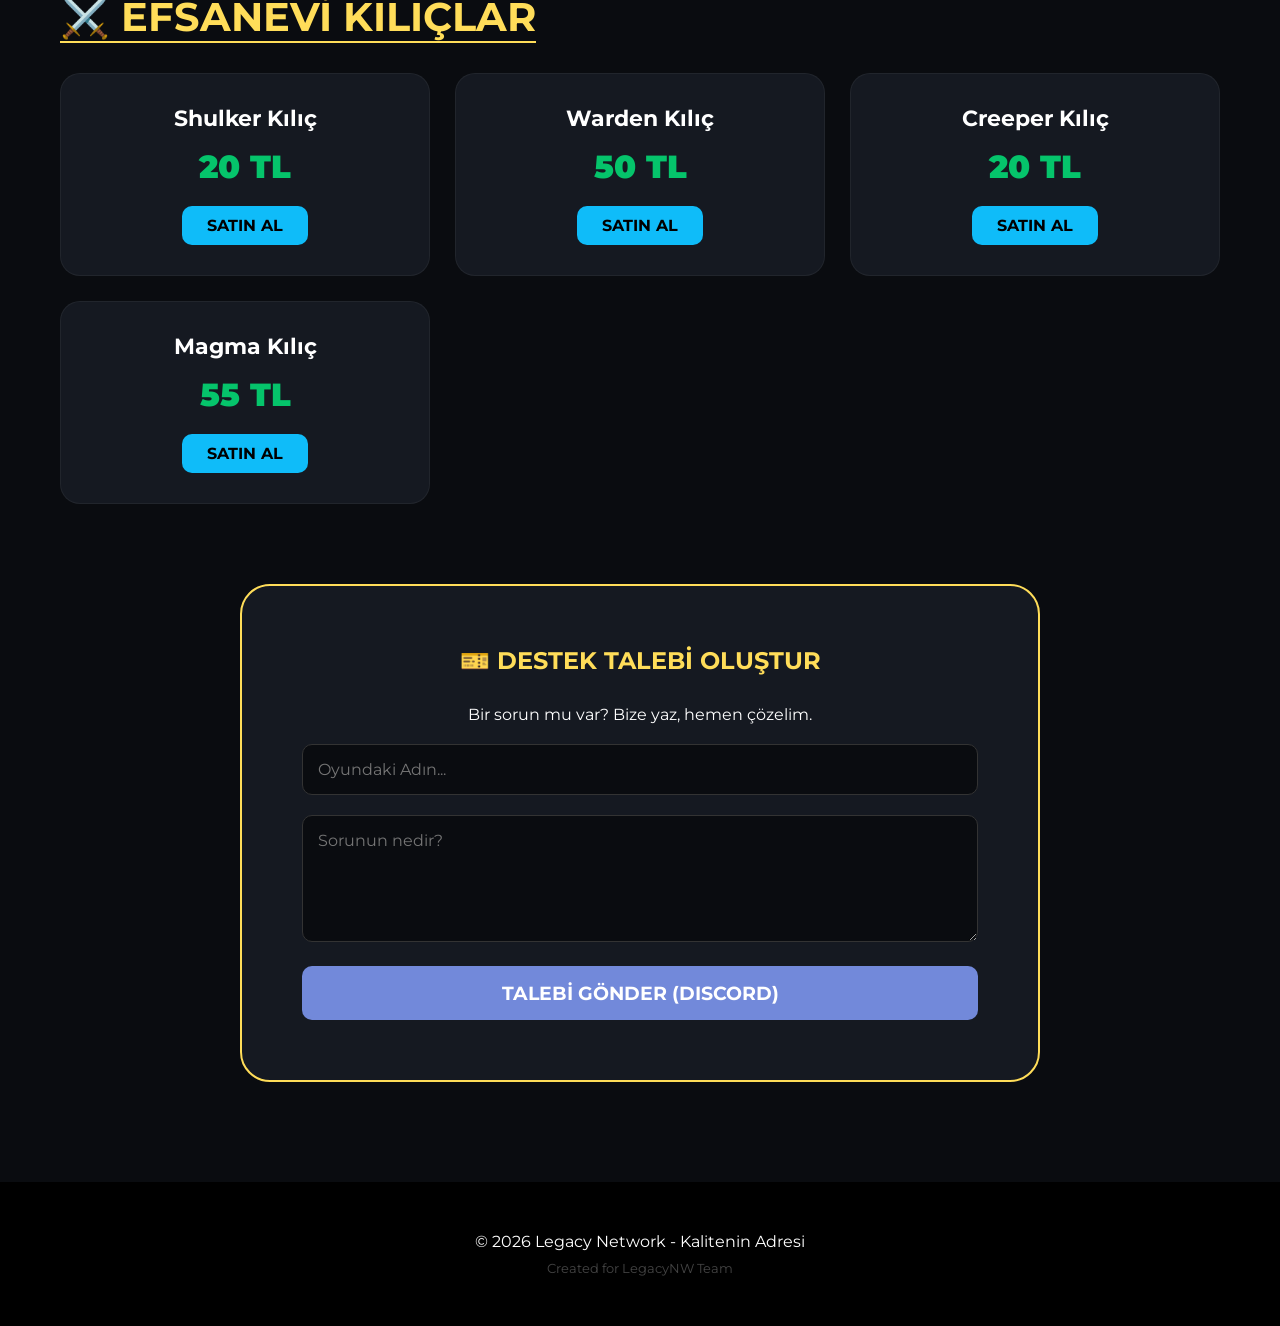
==== commit 2e428987: "Update index.html" ====
--- a/index.html
+++ b/index.html
@@ -3,175 +3,176 @@
 <head>
     <meta charset="UTF-8">
     <meta name="viewport" content="width=device-width, initial-scale=1.0">
-    <title>LegacyNW | BoxMining Sunucusu</title>
-    <link href="https://fonts.googleapis.com/css2?family=Poppins:wght@300;400;600;800&display=swap" rel="stylesheet">
+    <title>LegacyNW | Profesyonel BoxMining</title>
+    <link href="https://fonts.googleapis.com/css2?family=Montserrat:wght@400;700;900&display=swap" rel="stylesheet">
     <style>
         :root {
-            --primary-color: #0fbcf9;
-            --secondary-color: #ffdd59;
-            --bg-dark: #0f1215;
-            --card-bg: #1e272e;
-            --text-color: #ffffff;
-            --success: #05c46b;
+            --accent: #0fbcf9;
+            --gold: #ffdd59;
+            --dark: #0a0c10;
+            --card: #151921;
+            --text: #ffffff;
+            --discord: #7289da;
         }
 
-        * { margin: 0; padding: 0; box-sizing: border-box; }
-        body { font-family: 'Poppins', sans-serif; background-color: var(--bg-dark); color: var(--text-color); line-height: 1.6; }
+        * { margin: 0; padding: 0; box-sizing: border-box; font-family: 'Montserrat', sans-serif; }
+        body { background: var(--dark); color: var(--text); overflow-x: hidden; }
 
-        /* Header & Hero Bölümü */
-        .hero {
-            height: 60vh;
-            background: linear-gradient(rgba(0,0,0,0.6), rgba(0,0,0,0.6)), url('https://wallpaperaccess.com/full/1152735.jpg');
+        /* Header */
+        header {
+            height: 100vh;
+            background: linear-gradient(rgba(10,12,16,0.8), rgba(10,12,16,0.8)), url('https://wallpaperaccess.com/full/1152735.jpg');
             background-size: cover;
-            background-position: center;
             display: flex;
             flex-direction: column;
             justify-content: center;
             align-items: center;
             text-align: center;
-            border-bottom: 5px solid var(--secondary-color);
+            border-bottom: 4px solid var(--gold);
         }
 
-        .hero h1 { font-size: 4rem; text-transform: uppercase; letter-spacing: 5px; color: var(--secondary-color); text-shadow: 3px 3px 10px rgba(0,0,0,0.8); }
-        
-        /* IP Kopyalama Butonu */
-        .ip-copy {
-            background: var(--card-bg);
-            padding: 15px 30px;
+        .logo { font-size: 5rem; font-weight: 900; color: var(--gold); text-shadow: 0 0 20px rgba(255, 221, 89, 0.5); margin-bottom: 10px; }
+        .ip-box {
+            background: rgba(255,255,255,0.1);
+            padding: 15px 40px;
             border-radius: 50px;
-            margin-top: 20px;
+            border: 2px dashed var(--accent);
             cursor: pointer;
-            border: 2px solid var(--primary-color);
             transition: 0.3s;
-            font-weight: bold;
-            font-family: monospace;
-            font-size: 1.2rem;
-        }
-        .ip-copy:hover { background: var(--primary-color); color: #000; transform: scale(1.05); }
-
-        /* Market Konteynırı */
-        .container { max-width: 1100px; margin: 50px auto; padding: 0 20px; }
-        
-        .section-title {
-            text-align: center;
-            font-size: 2.5rem;
-            margin-bottom: 40px;
-            color: var(--secondary-color);
-            text-decoration: underline;
-        }
-
-        .market-category { margin-bottom: 60px; }
-        .category-name { font-size: 1.8rem; margin-bottom: 20px; border-left: 5px solid var(--primary-color); padding-left: 15px; }
-
-        /* Market Kartları */
-        .grid { display: grid; grid-template-columns: repeat(auto-fit, minmax(250px, 1fr)); gap: 20px; }
-        .item-card {
-            background: var(--card-bg);
-            padding: 20px;
-            border-radius: 15px;
-            display: flex;
-            justify-content: space-between;
-            align-items: center;
-            transition: 0.3s;
-            border: 1px solid transparent;
-        }
-        .item-card:hover { border-color: var(--primary-color); transform: translateY(-5px); }
-        .item-name { font-weight: 600; }
-        .item-price { color: var(--success); font-weight: 800; font-size: 1.2rem; }
-
-        /* Discord Footer */
-        .footer {
-            background: #000;
-            padding: 80px 20px;
-            text-align: center;
-            margin-top: 50px;
-        }
-        .discord-btn {
-            background: #7289da;
-            color: white;
-            padding: 20px 45px;
-            text-decoration: none;
-            border-radius: 10px;
             font-size: 1.5rem;
             font-weight: bold;
+        }
+        .ip-box:hover { background: var(--accent); color: #000; transform: scale(1.1); }
+
+        /* Market Alanı */
+        .container { max-width: 1200px; margin: 100px auto; padding: 0 20px; }
+        .category-title { font-size: 2.5rem; color: var(--gold); margin-bottom: 30px; border-bottom: 2px solid var(--gold); display: inline-block; }
+        
+        .grid { display: grid; grid-template-columns: repeat(auto-fit, minmax(280px, 1fr)); gap: 25px; margin-bottom: 80px; }
+        .card {
+            background: var(--card);
+            padding: 30px;
+            border-radius: 20px;
+            text-align: center;
             transition: 0.3s;
+            border: 1px solid rgba(255,255,255,0.05);
+        }
+        .card:hover { transform: translateY(-10px); border-color: var(--accent); box-shadow: 0 10px 30px rgba(15, 188, 249, 0.2); }
+        .card h3 { margin-bottom: 15px; font-size: 1.4rem; }
+        .price { font-size: 2rem; color: #05c46b; font-weight: 900; margin-bottom: 20px; }
+        .buy-btn {
             display: inline-block;
+            background: var(--accent);
+            color: #000;
+            padding: 10px 25px;
+            border-radius: 10px;
+            text-decoration: none;
+            font-weight: bold;
+            transition: 0.3s;
         }
-        .discord-btn:hover { background: #5b6eae; transform: rotate(-2deg); }
+        .buy-btn:hover { background: var(--gold); }
 
-        /* Mobil Uyumluluk */
-        @media (max-width: 768px) {
-            .hero h1 { font-size: 2.5rem; }
-            .grid { grid-template-columns: 1fr; }
+        /* Ticket Sistemi Alanı */
+        .ticket-section {
+            background: var(--card);
+            padding: 60px;
+            border-radius: 30px;
+            max-width: 800px;
+            margin: 0 auto 100px auto;
+            border: 2px solid var(--gold);
         }
+        .ticket-section h2 { text-align: center; margin-bottom: 30px; color: var(--gold); }
+        input, textarea {
+            width: 100%;
+            padding: 15px;
+            margin-bottom: 20px;
+            background: #0a0c10;
+            border: 1px solid #333;
+            color: #fff;
+            border-radius: 10px;
+            font-size: 1rem;
+        }
+        .send-ticket {
+            width: 100%;
+            background: var(--discord);
+            color: #fff;
+            padding: 15px;
+            border: none;
+            border-radius: 10px;
+            font-size: 1.2rem;
+            font-weight: bold;
+            cursor: pointer;
+            transition: 0.3s;
+        }
+        .send-ticket:hover { opacity: 0.8; }
+
+        /* Footer */
+        footer { background: #000; padding: 50px; text-align: center; }
     </style>
 </head>
 <body>
 
-    <section class="hero">
-        <h1>LEGACY NETWORK</h1>
-        <p>Hızlı, Adaletli ve Eğlenceli BoxMining!</p>
-        <div class="ip-copy" onclick="copyIP()">legacynw.craftmc.com.tr</div>
-        <p style="margin-top: 10px; font-size: 0.8rem; color: #ccc;">Tıkla ve IP'yi Kopyala!</p>
-    </section>
+    <header>
+        <div class="logo">LEGACY NW</div>
+        <div class="ip-box" onclick="copyIP()">legacynw.craftmc.com.tr</div>
+        <p style="margin-top: 20px; color: #888;">Tıkla ve Hemen Katıl!</p>
+    </header>
 
     <div class="container">
-        <h2 class="section-title">SUNUCU MAĞAZASI</h2>
-
-        <div class="market-category">
-            <h3 class="category-name">💎 VIP Üyelikler</h3>
-            <div class="grid">
-                <div class="item-card"><span>VIP</span><span class="item-price">45 TL</span></div>
-                <div class="item-card"><span>VIP+</span><span class="item-price">55 TL</span></div>
-                <div class="item-card"><span>LVIP</span><span class="item-price">70 TL</span></div>
-                <div class="item-card"><span>LVIP+</span><span class="item-price">125 TL</span></div>
-            </div>
+        <!-- VIPLER -->
+        <h2 class="category-title">💎 VIP PAKETLERİ</h2>
+        <div class="grid">
+            <div class="card"><h3>VIP</h3><div class="price">45 TL</div><a href="https://discord.gg/EagYzrV4N" class="buy-btn">SATIN AL</a></div>
+            <div class="card"><h3>VIP+</h3><div class="price">55 TL</div><a href="https://discord.gg/EagYzrV4N" class="buy-btn">SATIN AL</a></div>
+            <div class="card"><h3>LVIP</h3><div class="price">70 TL</div><a href="https://discord.gg/EagYzrV4N" class="buy-btn">SATIN AL</a></div>
+            <div class="card"><h3>LVIP+</h3><div class="price">125 TL</div><a href="https://discord.gg/EagYzrV4N" class="buy-btn">SATIN AL</a></div>
         </div>
 
-        <div class="market-category">
-            <h3 class="category-name">⚔️ Özel Kılıçlar</h3>
-            <div class="grid">
-                <div class="item-card"><span>Shulker Kılıç</span><span class="item-price">20 TL</span></div>
-                <div class="item-card"><span>Warden Kılıç</span><span class="item-price">50 TL</span></div>
-                <div class="item-card"><span>Creeper Kılıç</span><span class="item-price">20 TL</span></div>
-                <div class="item-card"><span>Magma Kılıç</span><span class="item-price">55 TL</span></div>
-                <div class="item-card"><span>Thunder Kılıç</span><span class="item-price">15 TL</span></div>
-            </div>
+        <!-- KILIÇLAR -->
+        <h2 class="category-title">⚔️ EFSANEVİ KILIÇLAR</h2>
+        <div class="grid">
+            <div class="card"><h3>Shulker Kılıç</h3><div class="price">20 TL</div><a href="#" class="buy-btn">SATIN AL</a></div>
+            <div class="card"><h3>Warden Kılıç</h3><div class="price">50 TL</div><a href="#" class="buy-btn">SATIN AL</a></div>
+            <div class="card"><h3>Creeper Kılıç</h3><div class="price">20 TL</div><a href="#" class="buy-btn">SATIN AL</a></div>
+            <div class="card"><h3>Magma Kılıç</h3><div class="price">55 TL</div><a href="#" class="buy-btn">SATIN AL</a></div>
         </div>
 
-        <div class="market-category">
-            <h3 class="category-name">📦 Özel Kitler & Gear</h3>
-            <div class="grid">
-                <div class="item-card"><span>Warden Kit</span><span class="item-price">35 TL</span></div>
-                <div class="item-card"><span>Golem Kit</span><span class="item-price">60 TL</span></div>
-                <div class="item-card"><span>Wither Kit</span><span class="item-price">28 TL</span></div>
-                <div class="item-card"><span>Full Gear 3X</span><span class="item-price">200 TL</span></div>
-            </div>
-        </div>
-
-        <div class="market-category">
-            <h3 class="category-name">✨ Tılsımlar (Charmlar)</h3>
-            <div class="grid">
-                <div class="item-card"><span>Bambu Charm</span><span class="item-price">20 TL</span></div>
-                <div class="item-card"><span>Ghast Charm</span><span class="item-price">20 TL</span></div>
-                <div class="item-card"><span>Savurma</span><span class="item-price">5 TL</span></div>
-                <div class="item-card"><span>Hız 2 Charm</span><span class="item-price">2 TL</span></div>
-            </div>
+        <!-- TICKET FORMU -->
+        <div class="ticket-section" id="destek">
+            <h2>🎫 DESTEK TALEBİ OLUŞTUR</h2>
+            <p style="text-align: center; margin-bottom: 20px;">Bir sorun mu var? Bize yaz, hemen çözelim.</p>
+            <input type="text" id="name" placeholder="Oyundaki Adın..." required>
+            <textarea id="message" rows="5" placeholder="Sorunun nedir?" required></textarea>
+            <button class="send-ticket" onclick="sendTicket()">TALEBİ GÖNDER (DISCORD)</button>
         </div>
     </div>
 
-    <footer class="footer">
-        <h2 style="margin-bottom: 20px;">Bir Şey mi Lazım?</h2>
-        <a href="https://discord.gg/EagYzrV4N" target="_blank" class="discord-btn">DISCORD'A KATIL VE SATIN AL</a>
-        <p style="margin-top: 20px; color: #555;">© 2024 Legacy Network. Tüm hakları saklıdır.</p>
+    <footer>
+        <p>© 2026 Legacy Network - Kalitenin Adresi</p>
+        <p style="color: #444; font-size: 0.8rem; margin-top: 10px;">Created for LegacyNW Team</p>
     </footer>
 
     <script>
+        // IP Kopyalama Fonksiyonu
         function copyIP() {
             const ip = "legacynw.craftmc.com.tr";
-            navigator.clipboard.writeText(ip).then(() => {
-                alert("Sunucu adresi kopyalandı! Oyuna giriş yapabilirsin.");
-            });
+            navigator.clipboard.writeText(ip);
+            alert("IP Adresi Kopyalandı: " + ip);
+        }
+
+        // Ticket Gönderme Fonksiyonu (Discord Yönlendirmeli)
+        function sendTicket() {
+            const name = document.getElementById('name').value;
+            const message = document.getElementById('message').value;
+            
+            if(name === "" || message === "") {
+                alert("Lütfen tüm alanları doldur kanka!");
+                return;
+            }
+
+            // Discord sunucuna yönlendirir ve bilgileri kopyalamasını hatırlatır
+            alert("Talebin hazır! Şimdi Discord sunucumuza yönlendiriliyorsun. Lütfen mesajını oradaki yetkililere ilet.");
+            window.location.href = "https://discord.gg/EagYzrV4N";
         }
     </script>
 </body>
